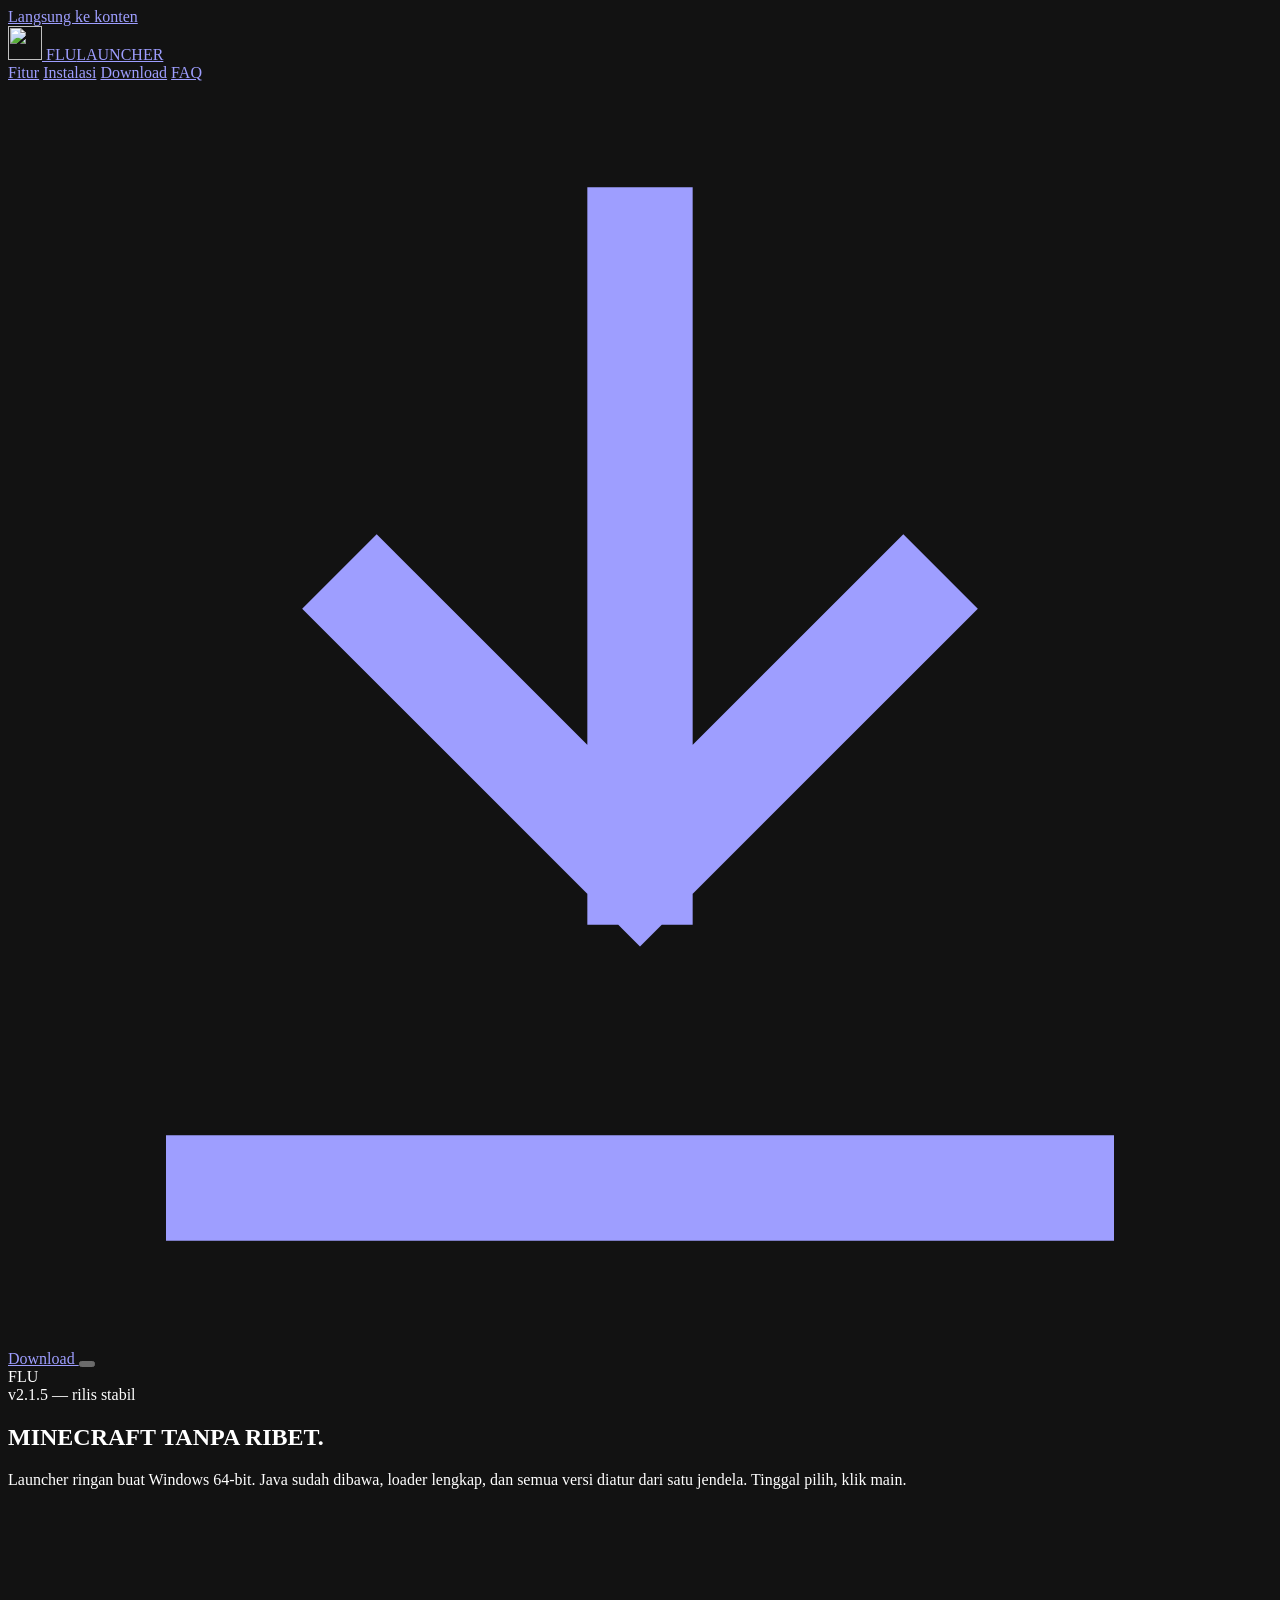
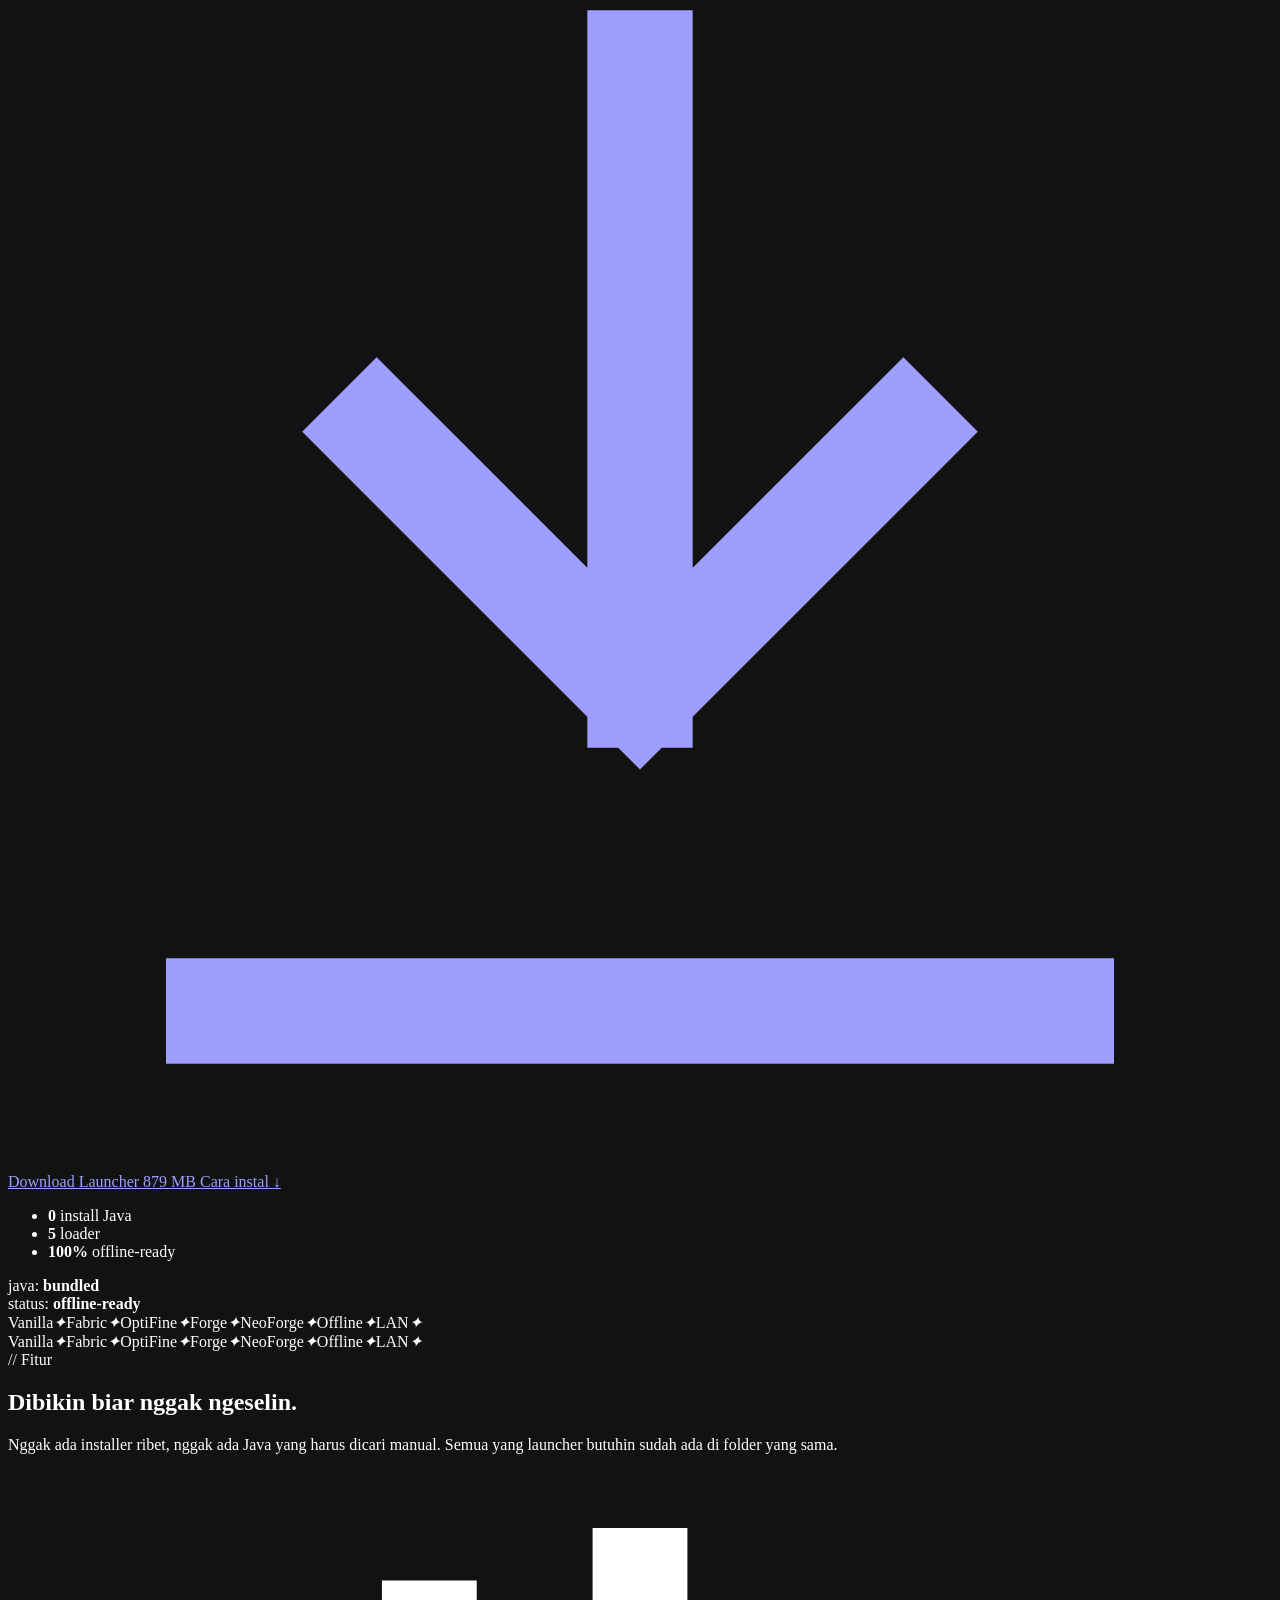
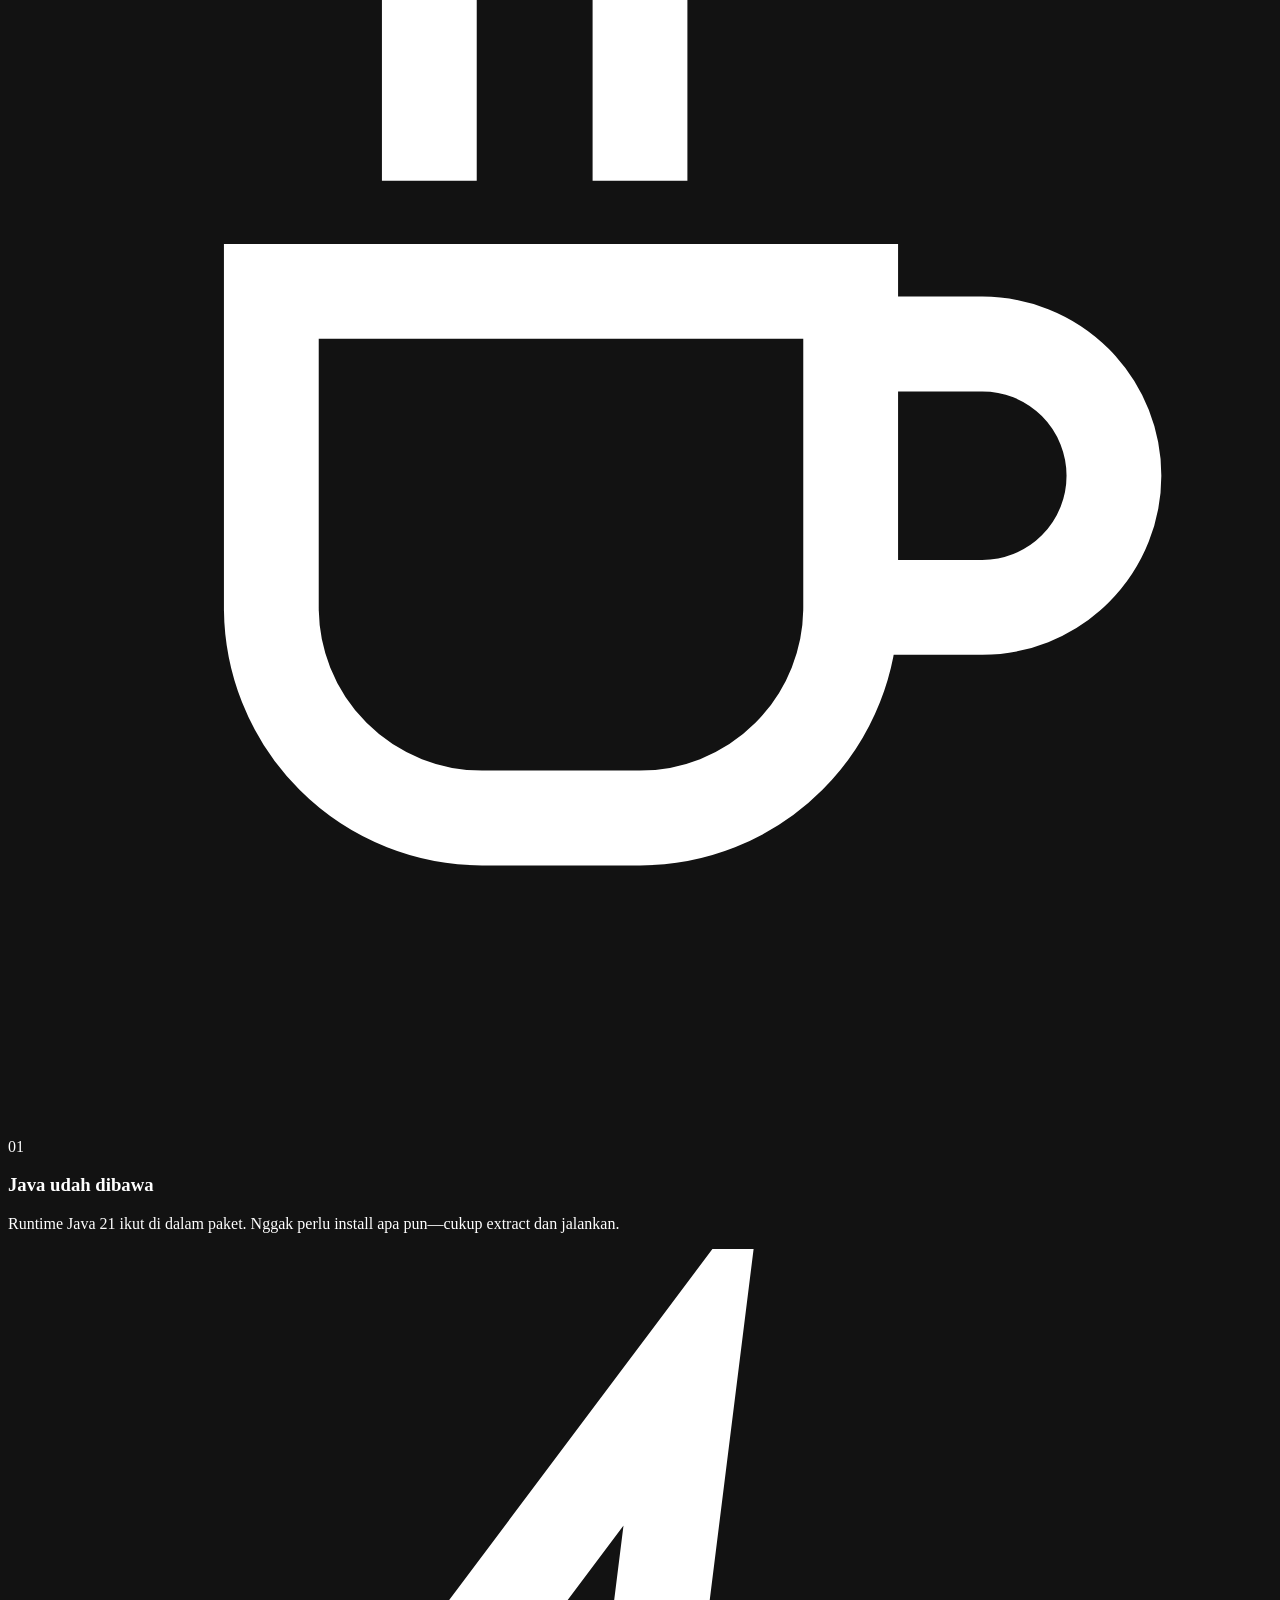
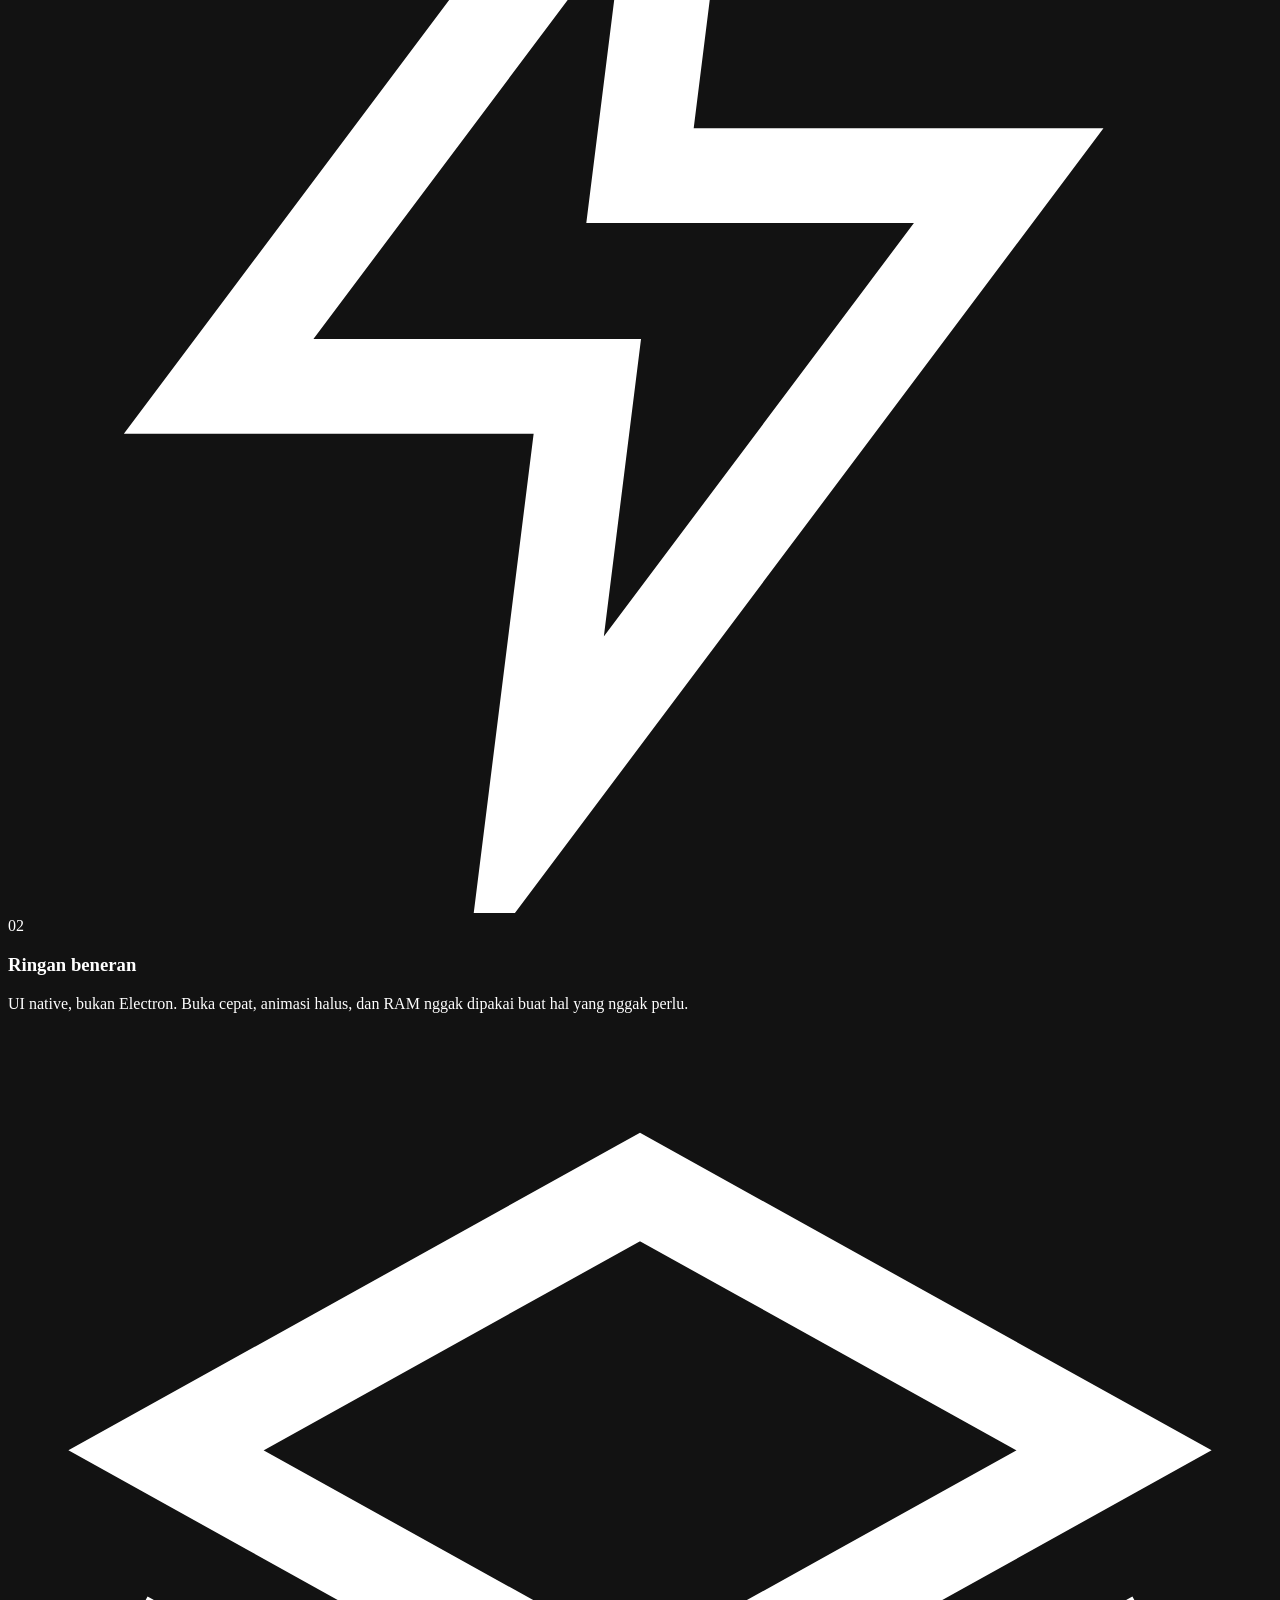
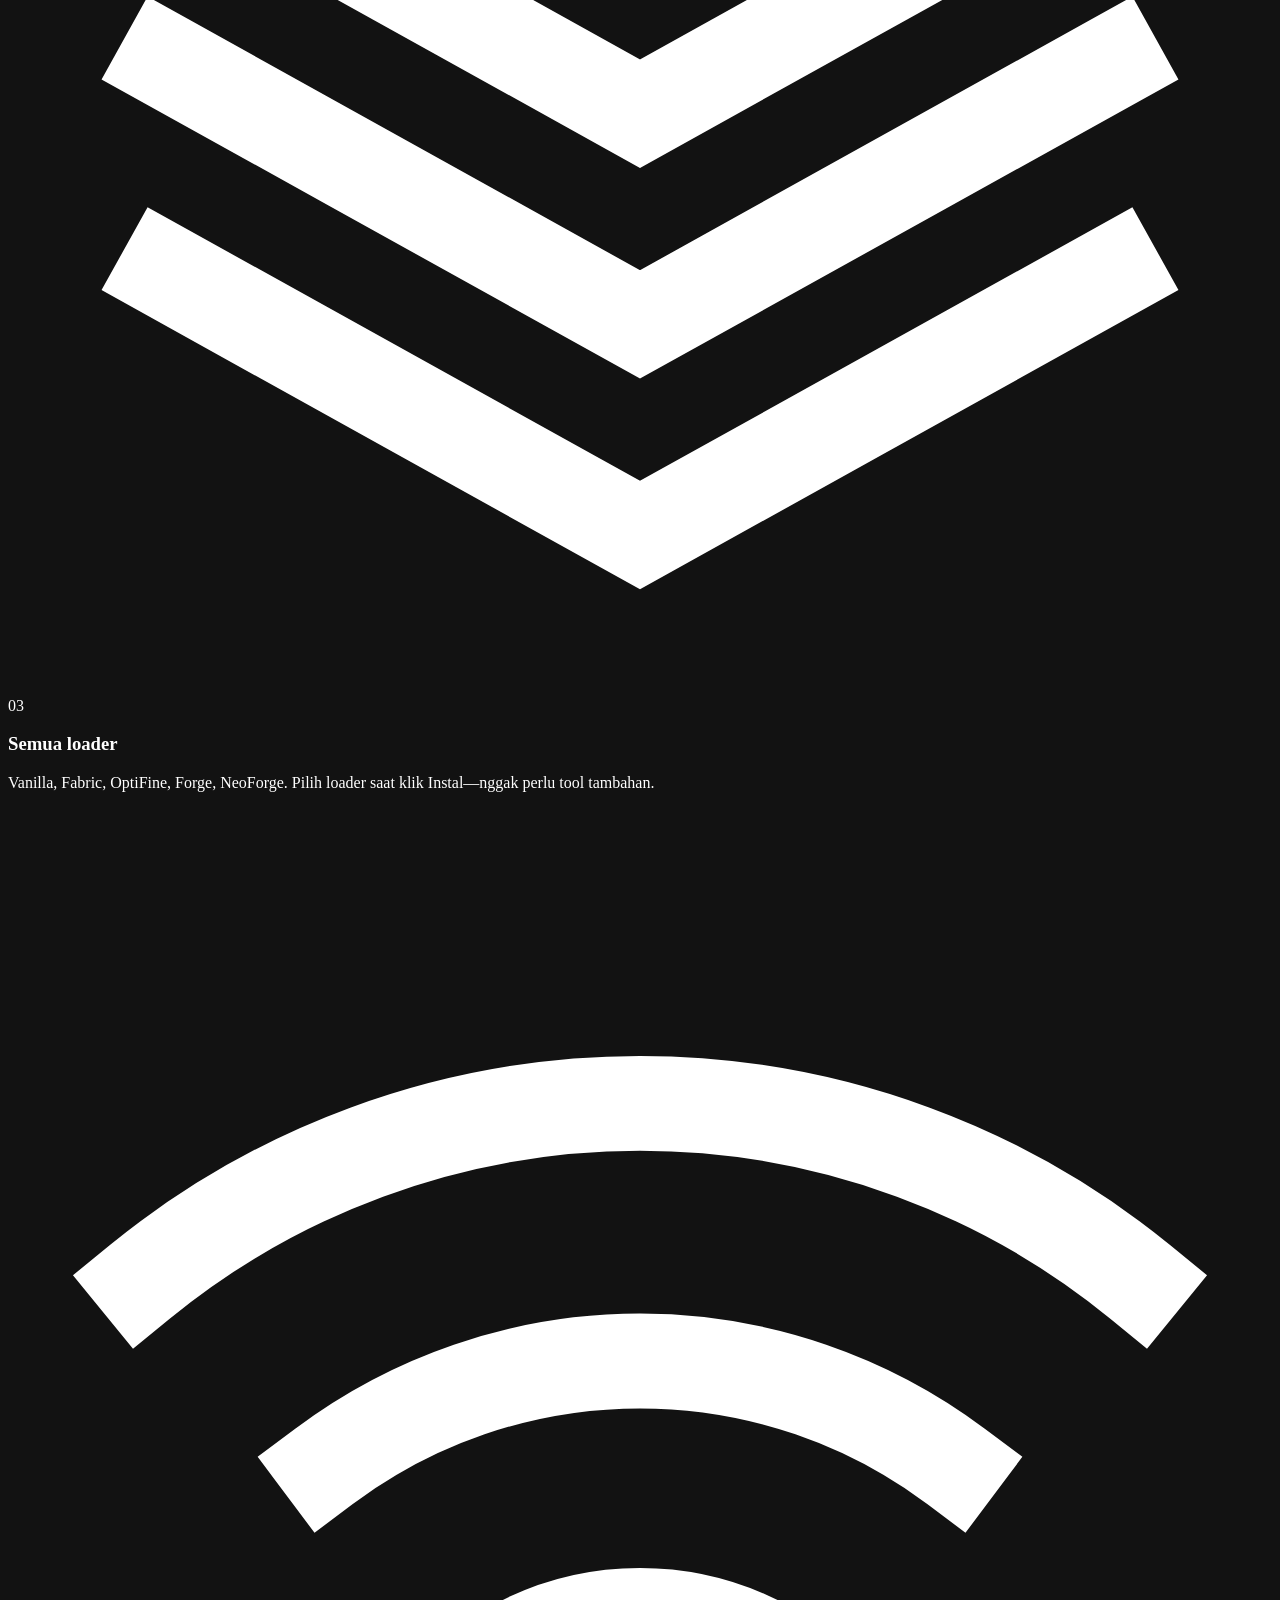
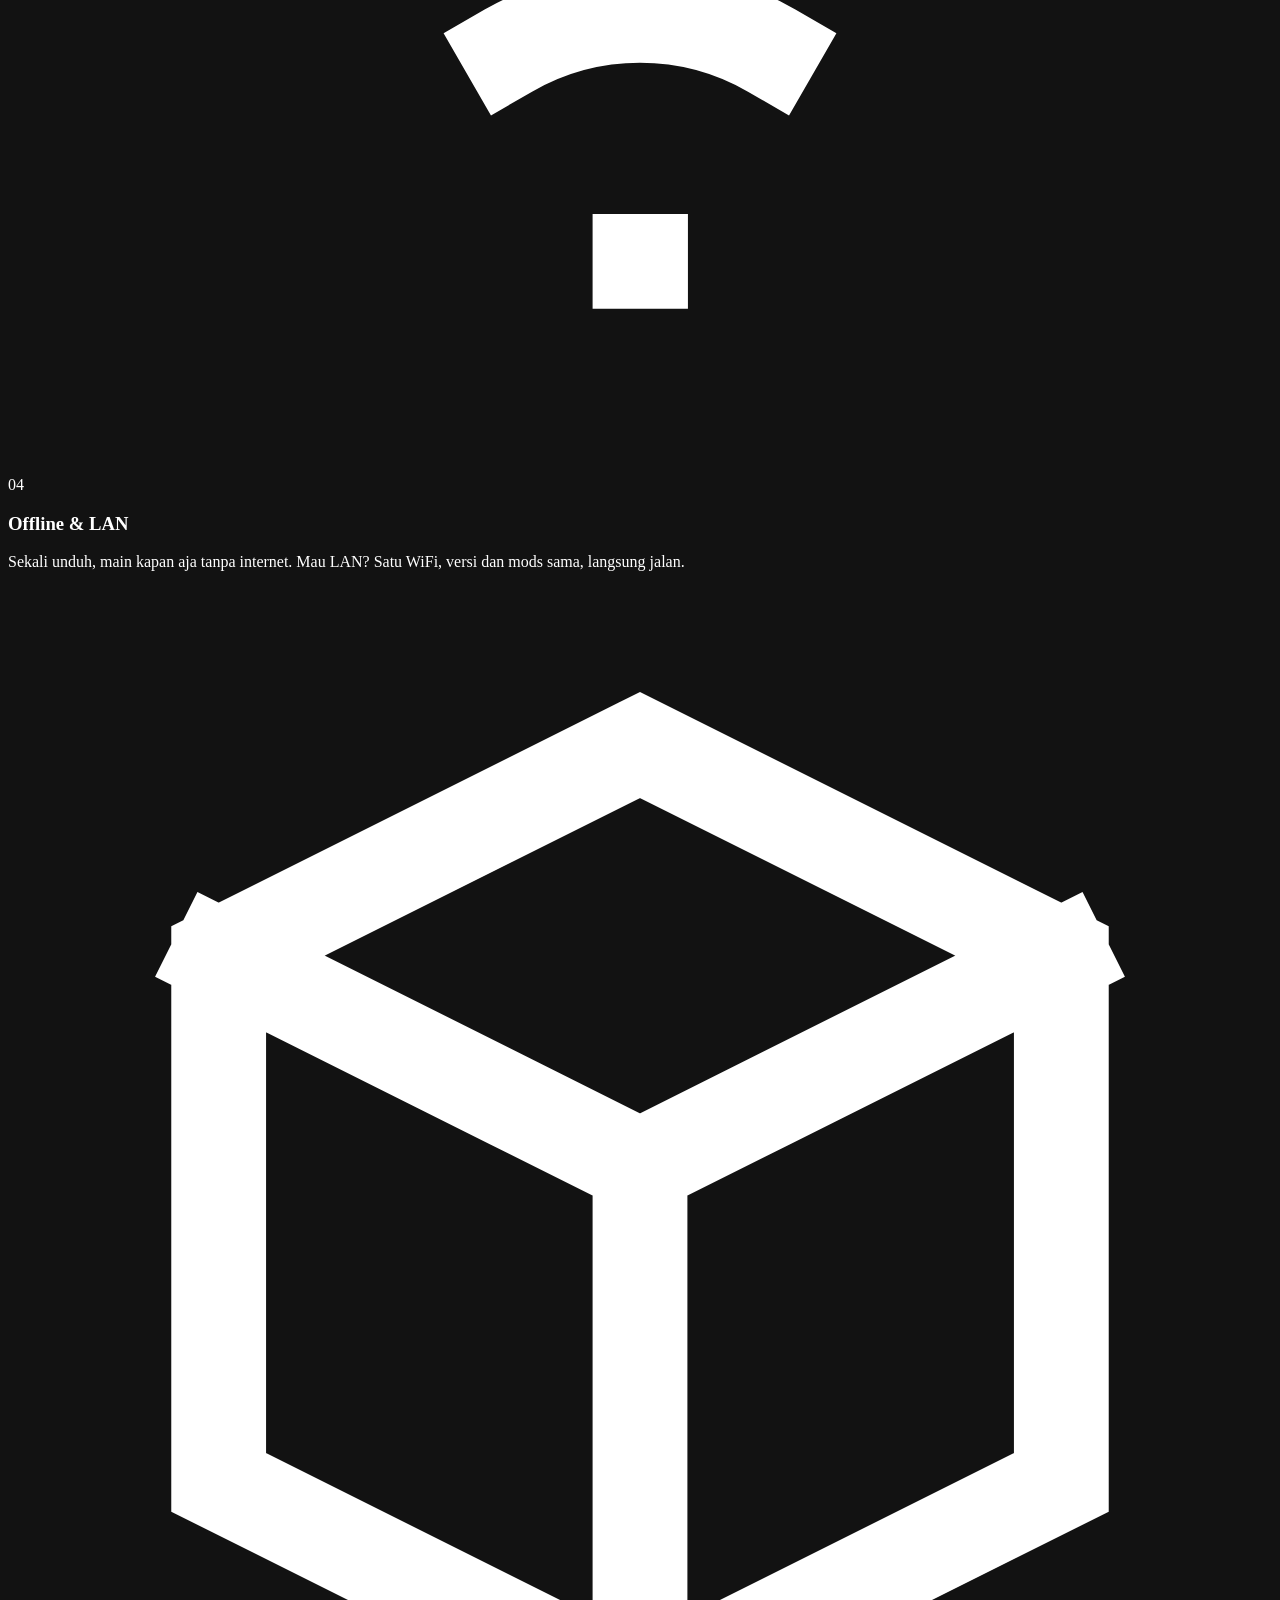
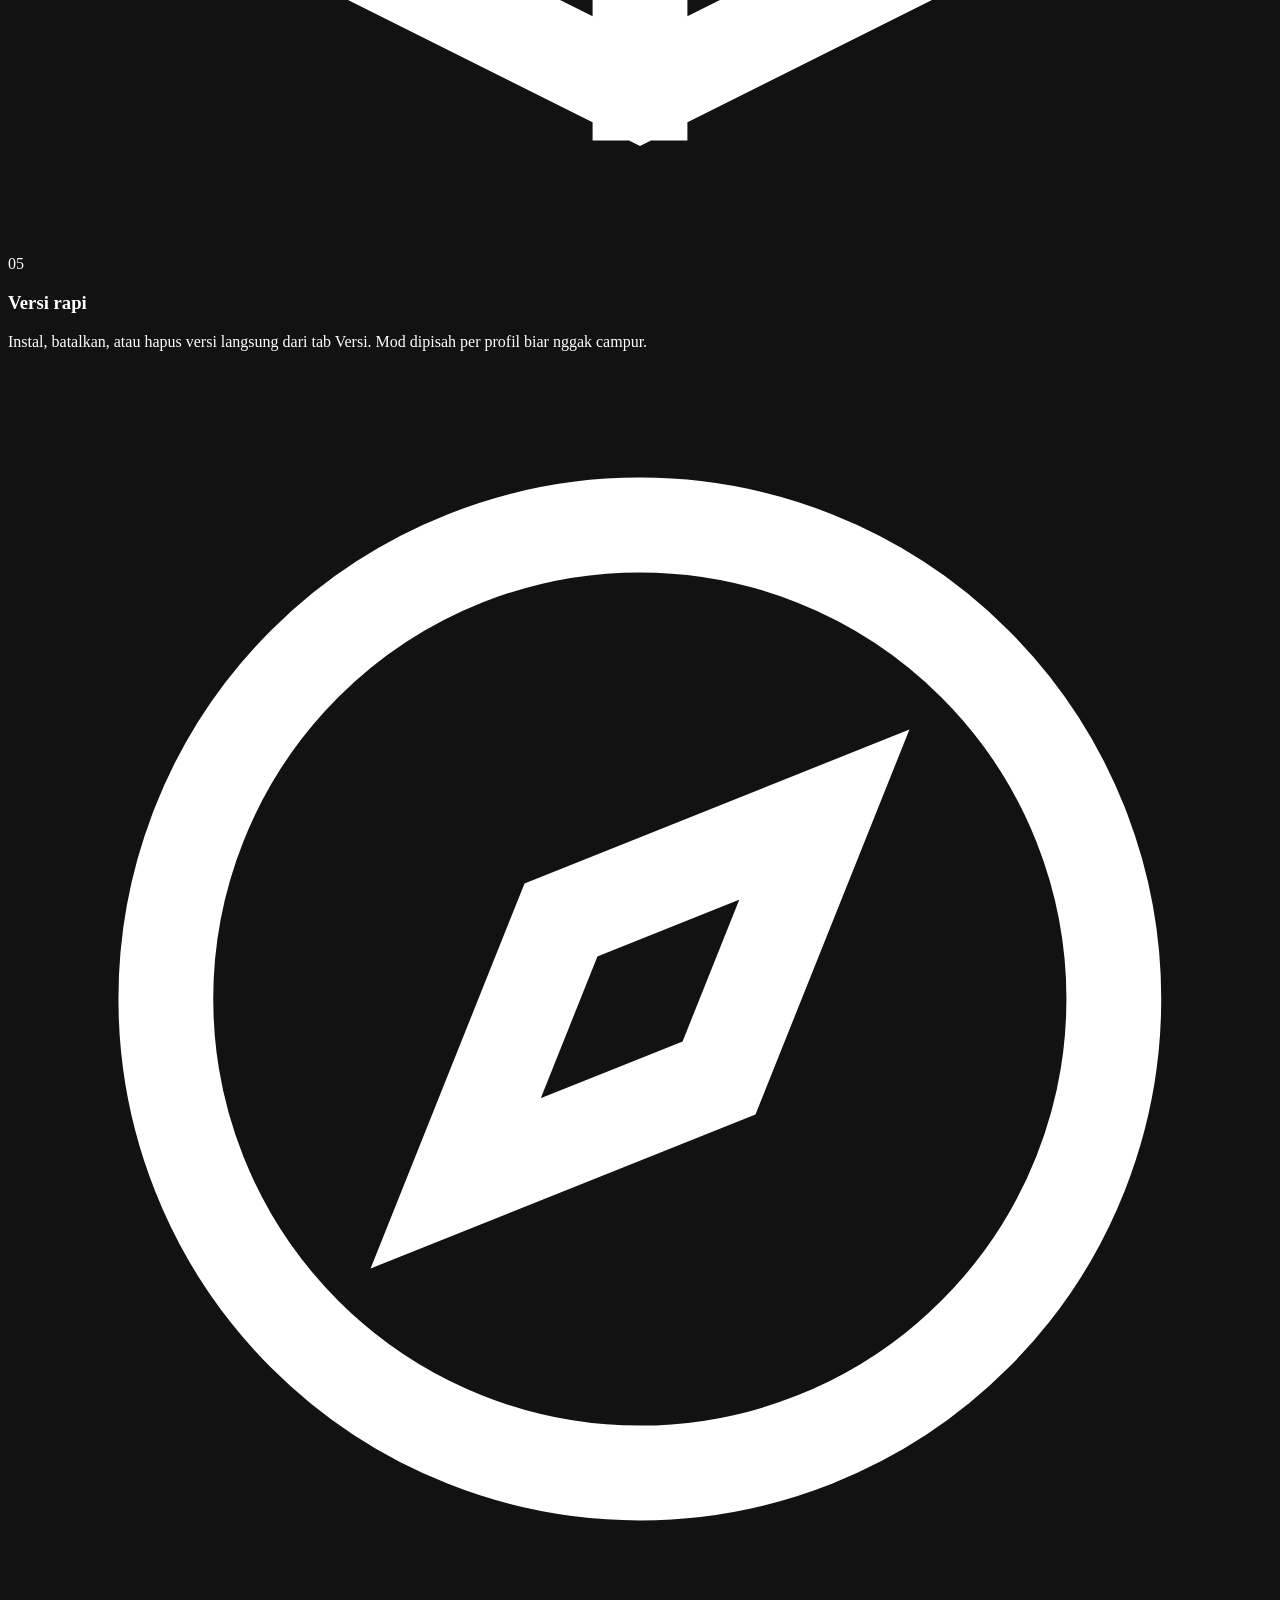
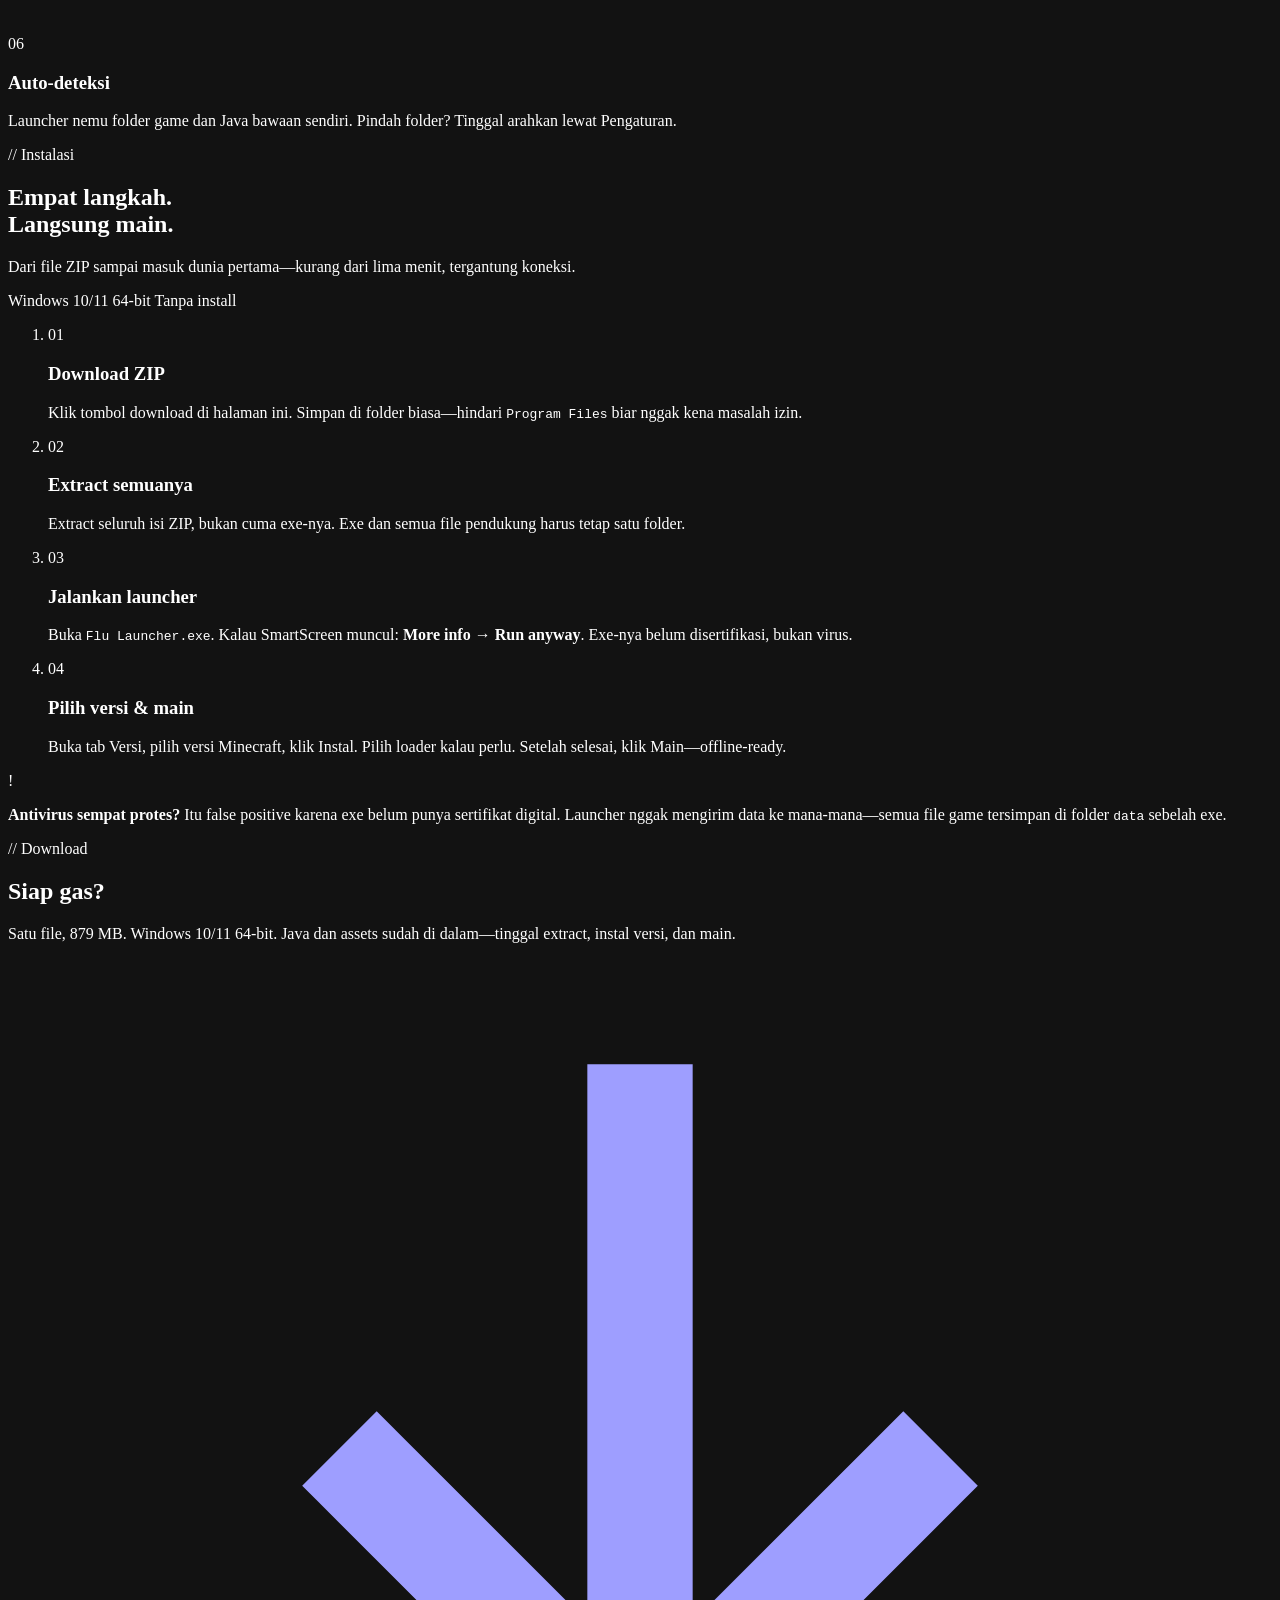
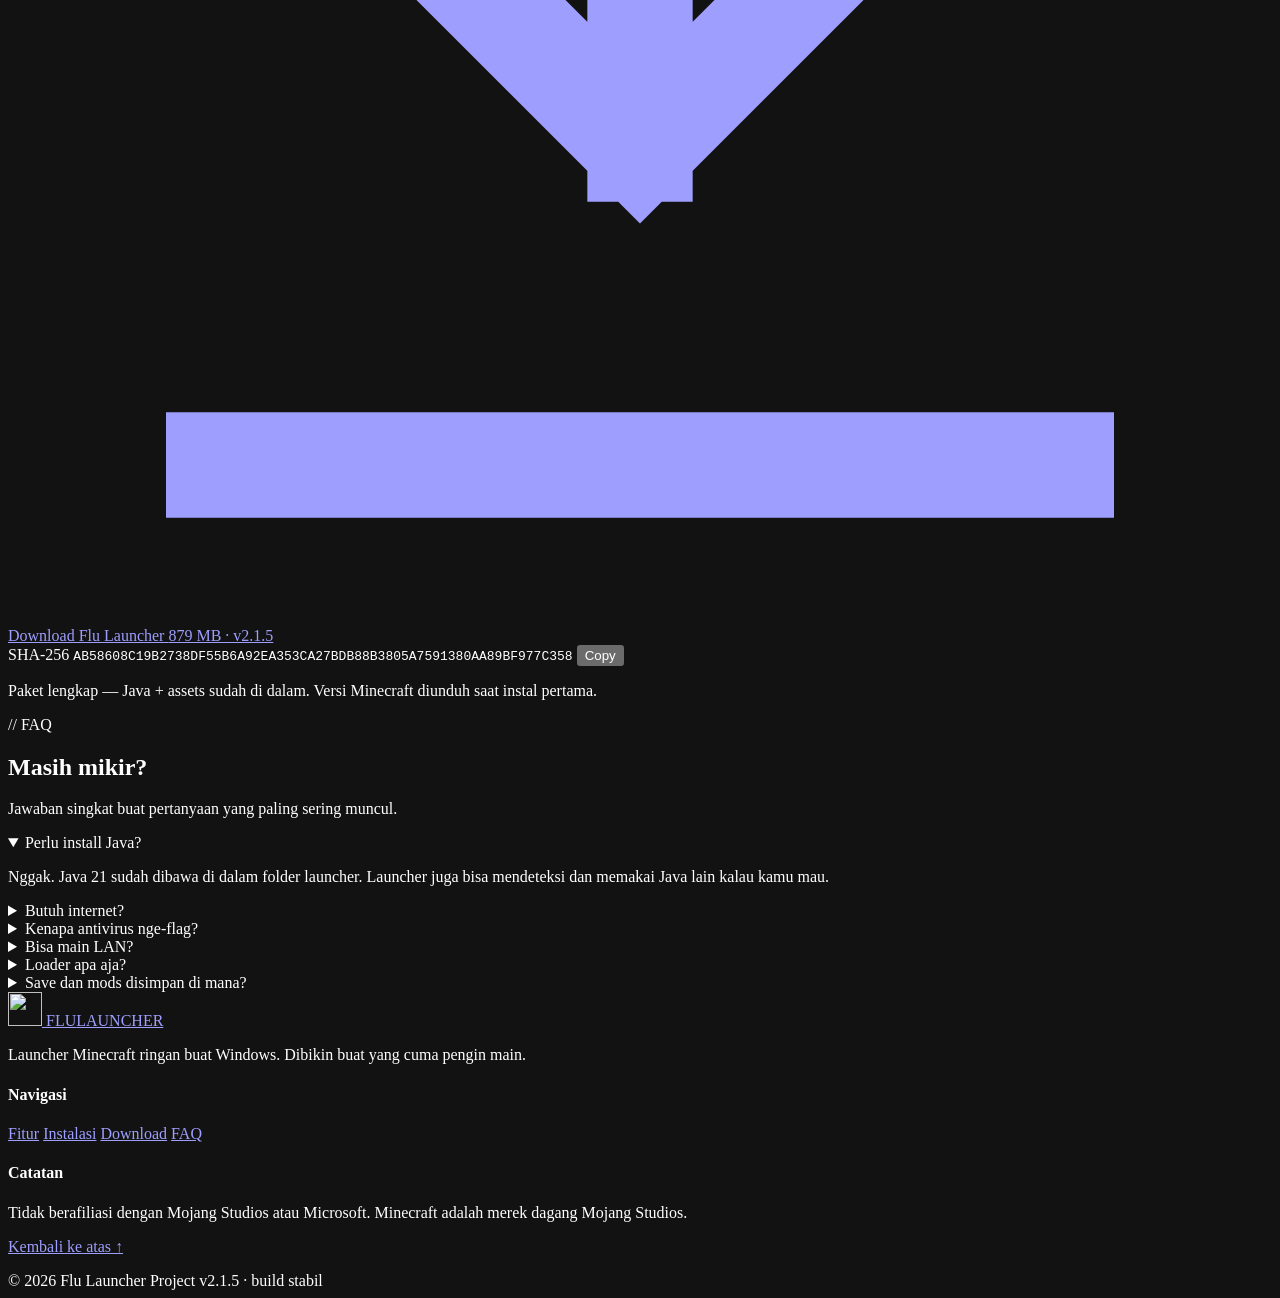
==== index.html @ a7b1d07a "Add files via upload" ====
<!DOCTYPE html>
<html lang="id">
<head>
  <meta charset="UTF-8">
  <meta name="viewport" content="width=device-width, initial-scale=1.0">
  <meta name="color-scheme" content="dark">
  <meta name="theme-color" content="#050806">
  <title>Flu Launcher — Minecraft Tanpa Ribet</title>
  <meta name="description" content="Launcher Minecraft ringan untuk Windows 64-bit. Java sudah dibawa, loader lengkap (Fabric, OptiFine, Forge, NeoForge), bisa offline. Download gratis.">
  <meta property="og:title" content="Flu Launcher — Minecraft Tanpa Ribet">
  <meta property="og:description" content="Launcher Minecraft ringan. Java sudah dibawa, loader lengkap, offline-ready. Download paket lengkap 879 MB.">
  <meta property="og:type" content="website">
  <link rel="icon" href="assets/img/favicon.svg" type="image/svg+xml">
  <link rel="stylesheet" href="assets/css/style.css">
</head>
<body>
  <a class="skip" href="#main">Langsung ke konten</a>

  <div class="bg" aria-hidden="true">
    <div class="bg-glow bg-glow--1"></div>
    <div class="bg-glow bg-glow--2"></div>
    <div class="bg-grid"></div>
    <div class="bg-noise"></div>
  </div>

  <header class="nav" id="nav">
    <div class="container nav__inner">
      <a class="brand" href="#top" aria-label="Flu Launcher — ke atas">
        <img src="assets/img/favicon.svg" width="34" height="34" alt="">
        <span class="brand__txt">FLU<span>LAUNCHER</span></span>
      </a>

      <nav class="nav__links" id="navLinks" aria-label="Navigasi utama">
        <a href="#fitur">Fitur</a>
        <a href="#instalasi">Instalasi</a>
        <a href="#download">Download</a>
        <a href="#faq">FAQ</a>
      </nav>

      <div class="nav__actions">
        <a class="btn btn--sm btn--primary nav__cta" href="https://drive.google.com/file/d/1_O7T0TQoGxig6dKVgDkUdUf92RTwyZ5M/view?usp=sharing" target="_blank" rel="noopener" data-download>
          <svg class="icon" viewBox="0 0 24 24" fill="none" stroke="currentColor" stroke-width="2" stroke-linecap="square" aria-hidden="true"><path d="M12 3v12m0 0 5-5m-5 5-5-5M4 21h16"/></svg>
          Download
        </a>
        <button class="burger" id="burger" type="button" aria-label="Buka menu" aria-expanded="false" aria-controls="navLinks">
          <span></span><span></span><span></span>
        </button>
      </div>
    </div>
  </header>

  <main id="main">
    <!-- ============================= HERO ============================= -->
    <section class="hero" id="top">
      <div class="hero__ghost" aria-hidden="true">FLU</div>
      <div class="container hero__grid">
        <div class="hero__copy">
          <div class="tag reveal" data-delay="0">
            <span class="tag__dot"></span> v2.1.5 — rilis stabil
          </div>

          <h1 class="hero__title">
            <span class="line line--grad reveal" data-delay="60">MINECRAFT</span>
            <span class="line line--outline reveal" data-delay="120">TANPA RIBET.</span>
          </h1>

          <p class="hero__sub reveal" data-delay="180">
            Launcher ringan buat Windows 64-bit. Java sudah dibawa, loader lengkap,
            dan semua versi diatur dari satu jendela. Tinggal pilih, klik main.
          </p>

          <div class="hero__cta reveal" data-delay="240">
            <a class="btn btn--primary" href="https://drive.google.com/file/d/1_O7T0TQoGxig6dKVgDkUdUf92RTwyZ5M/view?usp=sharing" target="_blank" rel="noopener" data-download>
              <svg class="icon" viewBox="0 0 24 24" fill="none" stroke="currentColor" stroke-width="2" stroke-linecap="square" aria-hidden="true"><path d="M12 3v12m0 0 5-5m-5 5-5-5M4 21h16"/></svg>
              Download Launcher
              <span class="btn__size">879 MB</span>
            </a>
            <a class="btn btn--ghost" href="#instalasi">Cara instal <span class="btn__arrow">↓</span></a>
          </div>

          <ul class="hero__meta reveal" data-delay="300">
            <li><b>0</b> install Java</li>
            <li><b>5</b> loader</li>
            <li><b>100%</b> offline-ready</li>
          </ul>
        </div>

        <div class="hero__art reveal" data-delay="160" aria-hidden="true">
          <div class="art-glow"></div>
          <div class="ring ring--1"></div>
          <div class="ring ring--2"></div>

          <div class="cube-stage" id="cubeStage">
            <div class="cube cube--hero" id="heroCube">
              <div class="face face--top"></div>
              <div class="face face--front"></div>
              <div class="face face--right"></div>
            </div>
          </div>

          <div class="mini mini--stone">
            <div class="cube cube--mini cube--stone">
              <div class="face face--top"></div>
              <div class="face face--front"></div>
              <div class="face face--right"></div>
            </div>
          </div>

          <div class="mini mini--diamond">
            <div class="cube cube--mini cube--diamond">
              <div class="face face--top"></div>
              <div class="face face--front"></div>
              <div class="face face--right"></div>
            </div>
          </div>

          <div class="art-tag art-tag--1">java: <b>bundled</b></div>
          <div class="art-tag art-tag--2">status: <b>offline-ready</b></div>
        </div>
      </div>

      <div class="marquee" aria-hidden="true">
        <div class="marquee__track">
          <div class="marquee__group">
            <span>Vanilla</span><i>✦</i><span>Fabric</span><i>✦</i><span>OptiFine</span><i>✦</i><span>Forge</span><i>✦</i><span>NeoForge</span><i>✦</i><span>Offline</span><i>✦</i><span>LAN</span><i>✦</i>
          </div>
          <div class="marquee__group">
            <span>Vanilla</span><i>✦</i><span>Fabric</span><i>✦</i><span>OptiFine</span><i>✦</i><span>Forge</span><i>✦</i><span>NeoForge</span><i>✦</i><span>Offline</span><i>✦</i><span>LAN</span><i>✦</i>
          </div>
        </div>
      </div>
    </section>

    <!-- ============================= FITUR ============================= -->
    <section class="section" id="fitur">
      <div class="container">
        <header class="sec-head reveal">
          <span class="sec-kicker">// Fitur</span>
          <h2>Dibikin biar <span class="accent">nggak ngeselin.</span></h2>
          <p>Nggak ada installer ribet, nggak ada Java yang harus dicari manual. Semua yang launcher butuhin sudah ada di folder yang sama.</p>
        </header>

        <div class="features">
          <article class="card reveal" data-delay="0">
            <div class="card__top">
              <span class="card__icon">
                <svg class="icon" viewBox="0 0 24 24" fill="none" stroke="currentColor" stroke-width="1.8" stroke-linecap="square" aria-hidden="true"><path d="M5 8h11v6a4 4 0 0 1-4 4H9a4 4 0 0 1-4-4V8Zm11 1h2.5a2.5 2.5 0 0 1 0 5H16M8 3v2M12 2v3"/></svg>
              </span>
              <span class="card__num">01</span>
            </div>
            <h3>Java udah dibawa</h3>
            <p>Runtime Java 21 ikut di dalam paket. Nggak perlu install apa pun—cukup extract dan jalankan.</p>
          </article>

          <article class="card reveal" data-delay="70">
            <div class="card__top">
              <span class="card__icon">
                <svg class="icon" viewBox="0 0 24 24" fill="none" stroke="currentColor" stroke-width="1.8" stroke-linecap="square" aria-hidden="true"><path d="M13 2 4 14h7l-1 8 9-12h-7l1-8Z"/></svg>
              </span>
              <span class="card__num">02</span>
            </div>
            <h3>Ringan beneran</h3>
            <p>UI native, bukan Electron. Buka cepat, animasi halus, dan RAM nggak dipakai buat hal yang nggak perlu.</p>
          </article>

          <article class="card reveal" data-delay="140">
            <div class="card__top">
              <span class="card__icon">
                <svg class="icon" viewBox="0 0 24 24" fill="none" stroke="currentColor" stroke-width="1.8" stroke-linecap="square" aria-hidden="true"><path d="M12 3 3 8l9 5 9-5-9-5ZM3 12l9 5 9-5M3 16l9 5 9-5"/></svg>
              </span>
              <span class="card__num">03</span>
            </div>
            <h3>Semua loader</h3>
            <p>Vanilla, Fabric, OptiFine, Forge, NeoForge. Pilih loader saat klik Instal—nggak perlu tool tambahan.</p>
          </article>

          <article class="card reveal" data-delay="0">
            <div class="card__top">
              <span class="card__icon">
                <svg class="icon" viewBox="0 0 24 24" fill="none" stroke="currentColor" stroke-width="1.8" stroke-linecap="square" aria-hidden="true"><path d="M2.5 9a15 15 0 0 1 19 0M6 12.5a10 10 0 0 1 12 0M9.5 16a5 5 0 0 1 5 0M12 20h.01"/></svg>
              </span>
              <span class="card__num">04</span>
            </div>
            <h3>Offline &amp; LAN</h3>
            <p>Sekali unduh, main kapan aja tanpa internet. Mau LAN? Satu WiFi, versi dan mods sama, langsung jalan.</p>
          </article>

          <article class="card reveal" data-delay="70">
            <div class="card__top">
              <span class="card__icon">
                <svg class="icon" viewBox="0 0 24 24" fill="none" stroke="currentColor" stroke-width="1.8" stroke-linecap="square" aria-hidden="true"><path d="M12 3 4 7v10l8 4 8-4V7l-8-4ZM4 7l8 4 8-4M12 11v10"/></svg>
              </span>
              <span class="card__num">05</span>
            </div>
            <h3>Versi rapi</h3>
            <p>Instal, batalkan, atau hapus versi langsung dari tab Versi. Mod dipisah per profil biar nggak campur.</p>
          </article>

          <article class="card reveal" data-delay="140">
            <div class="card__top">
              <span class="card__icon">
                <svg class="icon" viewBox="0 0 24 24" fill="none" stroke="currentColor" stroke-width="1.8" stroke-linecap="square" aria-hidden="true"><path d="M12 3a9 9 0 1 0 0 18 9 9 0 0 0 0-18Zm3.5 5.5-2 5-5 2 2-5 5-2Z"/></svg>
              </span>
              <span class="card__num">06</span>
            </div>
            <h3>Auto-deteksi</h3>
            <p>Launcher nemu folder game dan Java bawaan sendiri. Pindah folder? Tinggal arahkan lewat Pengaturan.</p>
          </article>
        </div>
      </div>
    </section>

    <!-- ============================= INSTALASI ============================= -->
    <section class="section section--install" id="instalasi">
      <div class="container install">
        <header class="install__head reveal">
          <span class="sec-kicker">// Instalasi</span>
          <h2>Empat langkah.<br><span class="accent">Langsung main.</span></h2>
          <p>Dari file ZIP sampai masuk dunia pertama—kurang dari lima menit, tergantung koneksi.</p>
          <div class="chips">
            <span class="chip">Windows 10/11</span>
            <span class="chip">64-bit</span>
            <span class="chip">Tanpa install</span>
          </div>
        </header>

        <div class="install__body">
          <ol class="steps">
            <li class="step reveal" data-delay="0">
              <span class="step__num">01</span>
              <div class="step__body">
                <h3>Download ZIP</h3>
                <p>Klik tombol download di halaman ini. Simpan di folder biasa—hindari <code>Program Files</code> biar nggak kena masalah izin.</p>
              </div>
            </li>
            <li class="step reveal" data-delay="70">
              <span class="step__num">02</span>
              <div class="step__body">
                <h3>Extract semuanya</h3>
                <p>Extract seluruh isi ZIP, bukan cuma exe-nya. Exe dan semua file pendukung harus tetap satu folder.</p>
              </div>
            </li>
            <li class="step reveal" data-delay="140">
              <span class="step__num">03</span>
              <div class="step__body">
                <h3>Jalankan launcher</h3>
                <p>Buka <code>Flu Launcher.exe</code>. Kalau SmartScreen muncul: <b>More info → Run anyway</b>. Exe-nya belum disertifikasi, bukan virus.</p>
              </div>
            </li>
            <li class="step reveal" data-delay="210">
              <span class="step__num">04</span>
              <div class="step__body">
                <h3>Pilih versi &amp; main</h3>
                <p>Buka tab Versi, pilih versi Minecraft, klik Instal. Pilih loader kalau perlu. Setelah selesai, klik Main—offline-ready.</p>
              </div>
            </li>
          </ol>

          <aside class="callout reveal" data-delay="120">
            <span class="callout__icon">!</span>
            <p><b>Antivirus sempat protes?</b> Itu false positive karena exe belum punya sertifikat digital. Launcher nggak mengirim data ke mana-mana—semua file game tersimpan di folder <code>data</code> sebelah exe.</p>
          </aside>
        </div>
      </div>
    </section>

    <!-- ============================= DOWNLOAD ============================= -->
    <section class="section" id="download">
      <div class="container">
        <div class="dl reveal">
          <div class="dl__art" aria-hidden="true">
            <div class="dl__glow"></div>
            <div class="cube cube--dl">
              <div class="face face--top"></div>
              <div class="face face--front"></div>
              <div class="face face--right"></div>
            </div>
            <div class="dl__spark dl__spark--1"></div>
            <div class="dl__spark dl__spark--2"></div>
            <div class="dl__spark dl__spark--3"></div>
          </div>

          <div class="dl__body">
            <span class="sec-kicker">// Download</span>
            <h2>Siap <span class="accent">gas?</span></h2>
            <p>Satu file, 879 MB. Windows 10/11 64-bit. Java dan assets sudah di dalam—tinggal extract, instal versi, dan main.</p>

            <a class="btn btn--primary btn--lg" href="https://drive.google.com/file/d/1_O7T0TQoGxig6dKVgDkUdUf92RTwyZ5M/view?usp=sharing" target="_blank" rel="noopener" data-download>
              <svg class="icon" viewBox="0 0 24 24" fill="none" stroke="currentColor" stroke-width="2" stroke-linecap="square" aria-hidden="true"><path d="M12 3v12m0 0 5-5m-5 5-5-5M4 21h16"/></svg>
              Download Flu Launcher
              <span class="btn__size">879 MB · v2.1.5</span>
            </a>

            <div class="hash">
              <span class="hash__label">SHA-256</span>
              <code id="sha">AB58608C19B2738DF55B6A92EA353CA27BDB88B3805A7591380AA89BF977C358</code>
              <button class="hash__copy" id="copyHash" type="button">Copy</button>
            </div>

            <p class="dl__fine">Paket lengkap — Java + assets sudah di dalam. Versi Minecraft diunduh saat instal pertama.</p>
          </div>
        </div>
      </div>
    </section>

    <!-- ============================= FAQ ============================= -->
    <section class="section" id="faq">
      <div class="container faq-wrap">
        <header class="faq__head reveal">
          <span class="sec-kicker">// FAQ</span>
          <h2>Masih <span class="accent">mikir?</span></h2>
          <p>Jawaban singkat buat pertanyaan yang paling sering muncul.</p>
        </header>

        <div class="faq reveal" data-delay="80">
          <details class="faq__item" open>
            <summary><span>Perlu install Java?</span><span class="faq__mark" aria-hidden="true"></span></summary>
            <div class="faq__a"><p>Nggak. Java 21 sudah dibawa di dalam folder launcher. Launcher juga bisa mendeteksi dan memakai Java lain kalau kamu mau.</p></div>
          </details>

          <details class="faq__item">
            <summary><span>Butuh internet?</span><span class="faq__mark" aria-hidden="true"></span></summary>
            <div class="faq__a"><p>Cuma saat instal versi atau loader pertama. Setelah file game tersimpan, kamu bisa main offline.</p></div>
          </details>

          <details class="faq__item">
            <summary><span>Kenapa antivirus nge-flag?</span><span class="faq__mark" aria-hidden="true"></span></summary>
            <div class="faq__a"><p>Exe belum punya sertifikat digital berbayar, jadi beberapa antivirus salah mendeteksi (false positive). File-nya nggak mengirim data ke mana-mana; semua tersimpan di folder <code>data</code>.</p></div>
          </details>

          <details class="faq__item">
            <summary><span>Bisa main LAN?</span><span class="faq__mark" aria-hidden="true"></span></summary>
            <div class="faq__a"><p>Bisa. Pastikan satu WiFi, versi Minecraft sama, dan mods sama. Buka dunia → Open to LAN, lalu temanmu join lewat Multiplayer.</p></div>
          </details>

          <details class="faq__item">
            <summary><span>Loader apa aja?</span><span class="faq__mark" aria-hidden="true"></span></summary>
            <div class="faq__a"><p>Vanilla, Fabric, OptiFine, Forge, dan NeoForge. Semua dipilih dari dialog Instal di tab Versi.</p></div>
          </details>

          <details class="faq__item">
            <summary><span>Save dan mods disimpan di mana?</span><span class="faq__mark" aria-hidden="true"></span></summary>
            <div class="faq__a"><p>Di folder <code>data\game</code> sebelah exe. Saves ada di <code>saves</code>, mods dipisah per profil di <code>mods_store</code>.</p></div>
          </details>
        </div>
      </div>
    </section>
  </main>

  <!-- ============================= FOOTER ============================= -->
  <footer class="footer">
    <div class="container">
      <div class="footer__inner">
        <div class="footer__brand">
          <a class="brand" href="#top" aria-label="Flu Launcher — ke atas">
            <img src="assets/img/favicon.svg" width="34" height="34" alt="">
            <span class="brand__txt">FLU<span>LAUNCHER</span></span>
          </a>
          <p class="footer__tag">Launcher Minecraft ringan buat Windows. Dibikin buat yang cuma pengin main.</p>
        </div>

        <nav class="footer__links" aria-label="Navigasi footer">
          <h4>Navigasi</h4>
          <a href="#fitur">Fitur</a>
          <a href="#instalasi">Instalasi</a>
          <a href="#download">Download</a>
          <a href="#faq">FAQ</a>
        </nav>

        <div class="footer__legal">
          <h4>Catatan</h4>
          <p>Tidak berafiliasi dengan Mojang Studios atau Microsoft. Minecraft adalah merek dagang Mojang Studios.</p>
          <p class="footer__top"><a href="#top">Kembali ke atas ↑</a></p>
        </div>
      </div>

      <div class="footer__bottom">
        <span>© <span id="year">2026</span> Flu Launcher Project</span>
        <span class="footer__ver">v2.1.5 · build stabil</span>
      </div>
    </div>
  </footer>

  <script src="assets/js/main.js"></script>
</body>
</html>
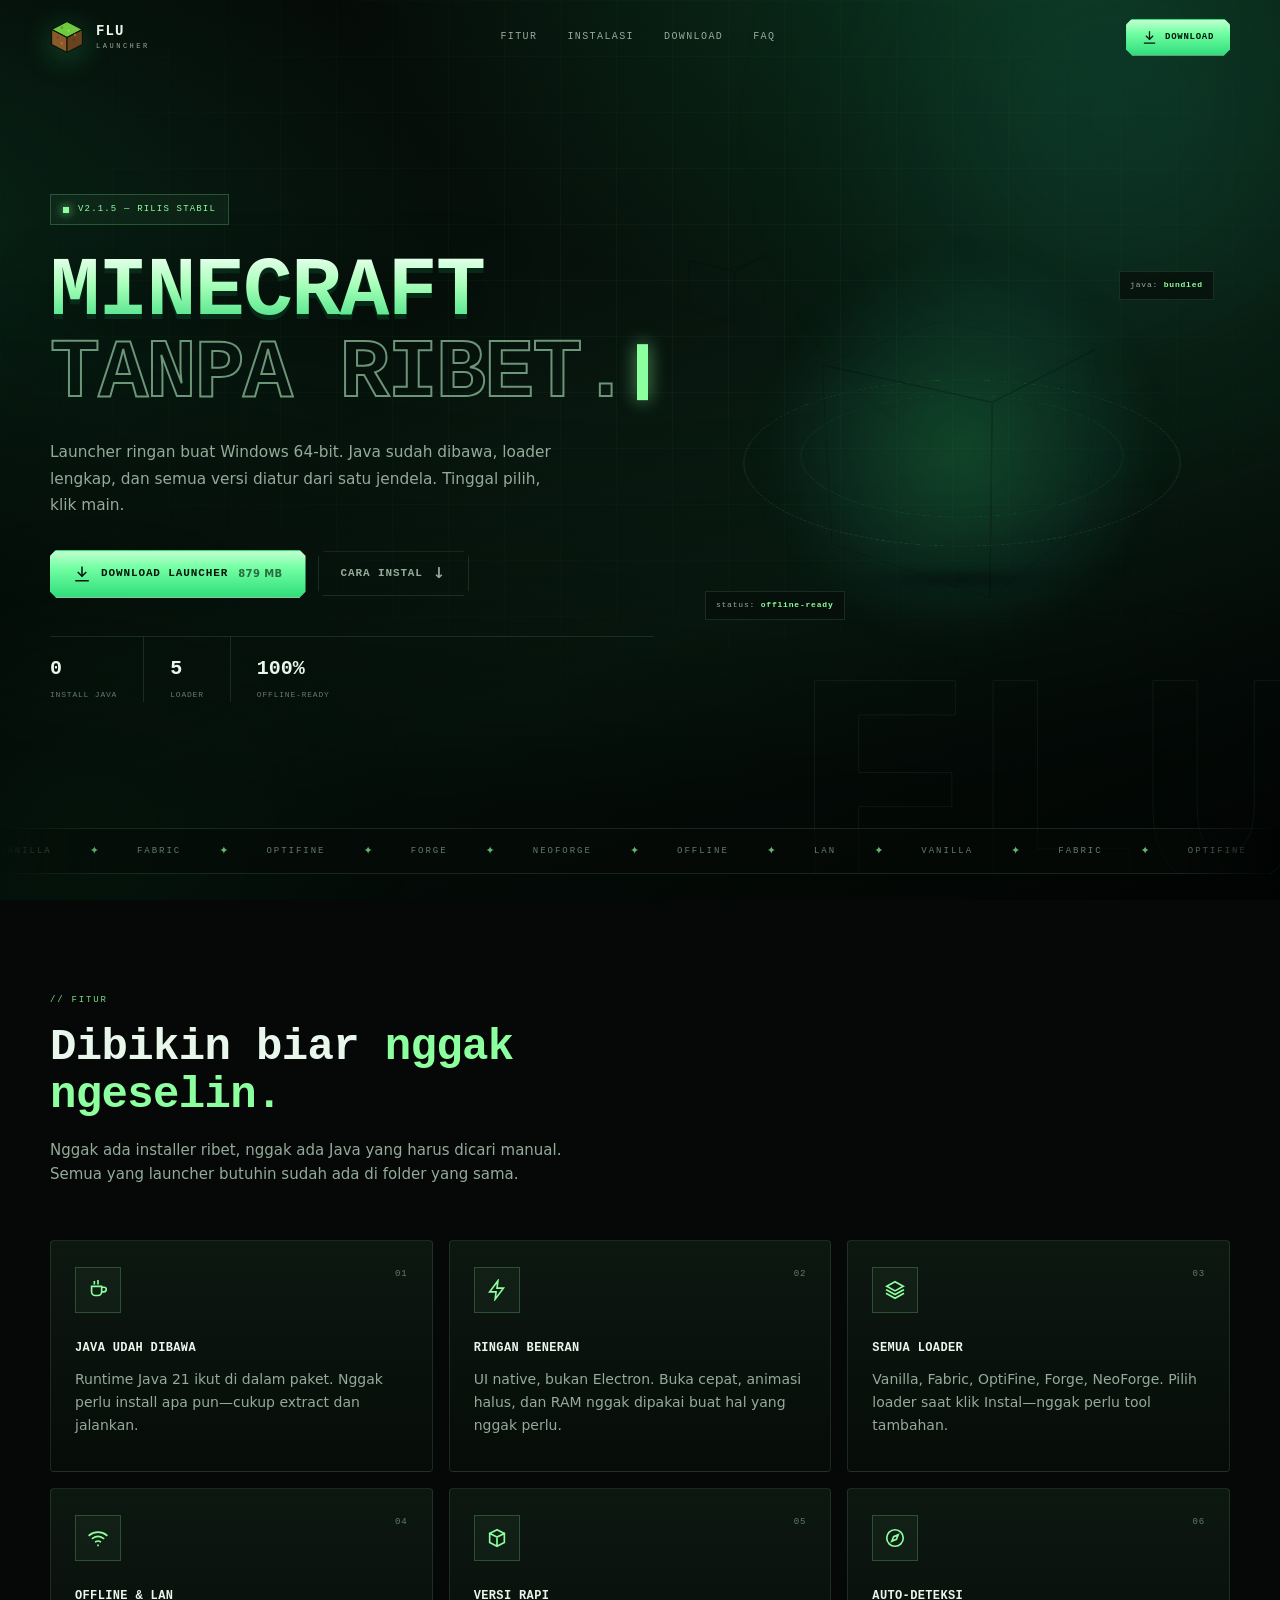
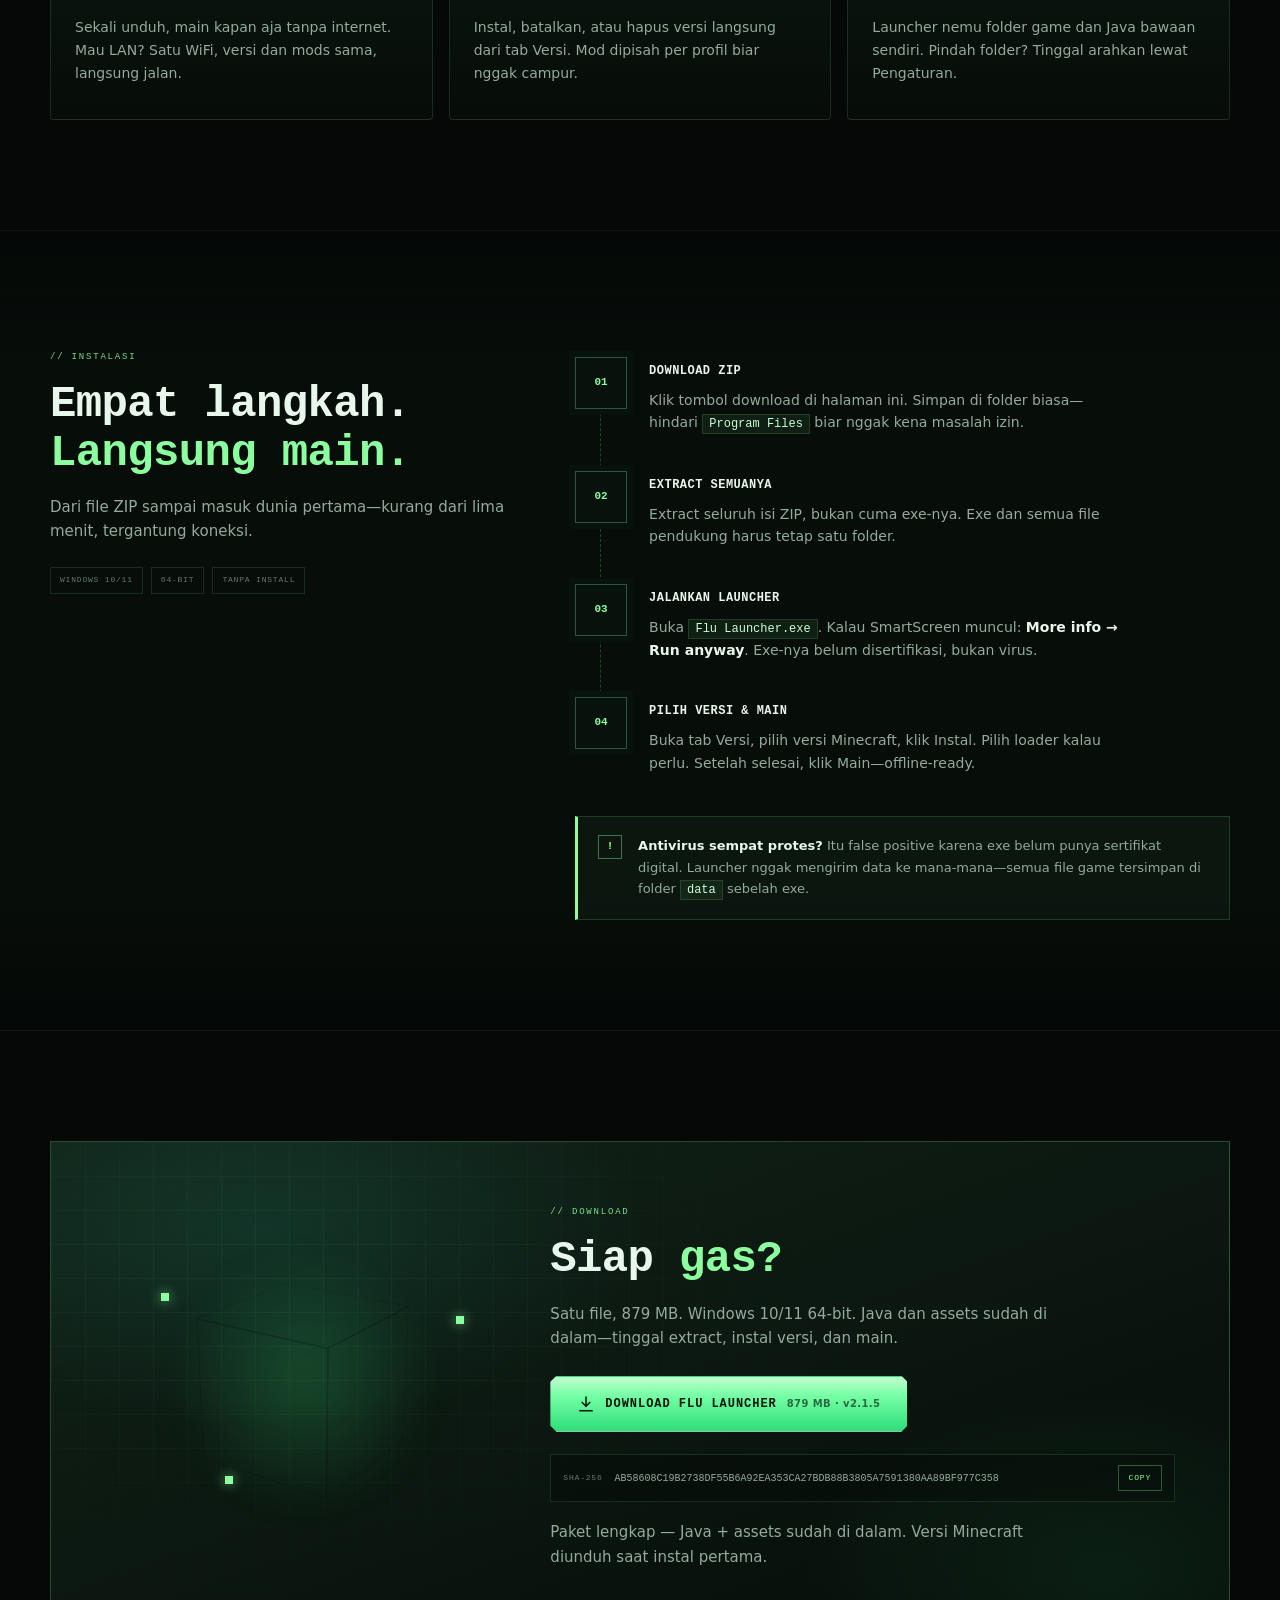
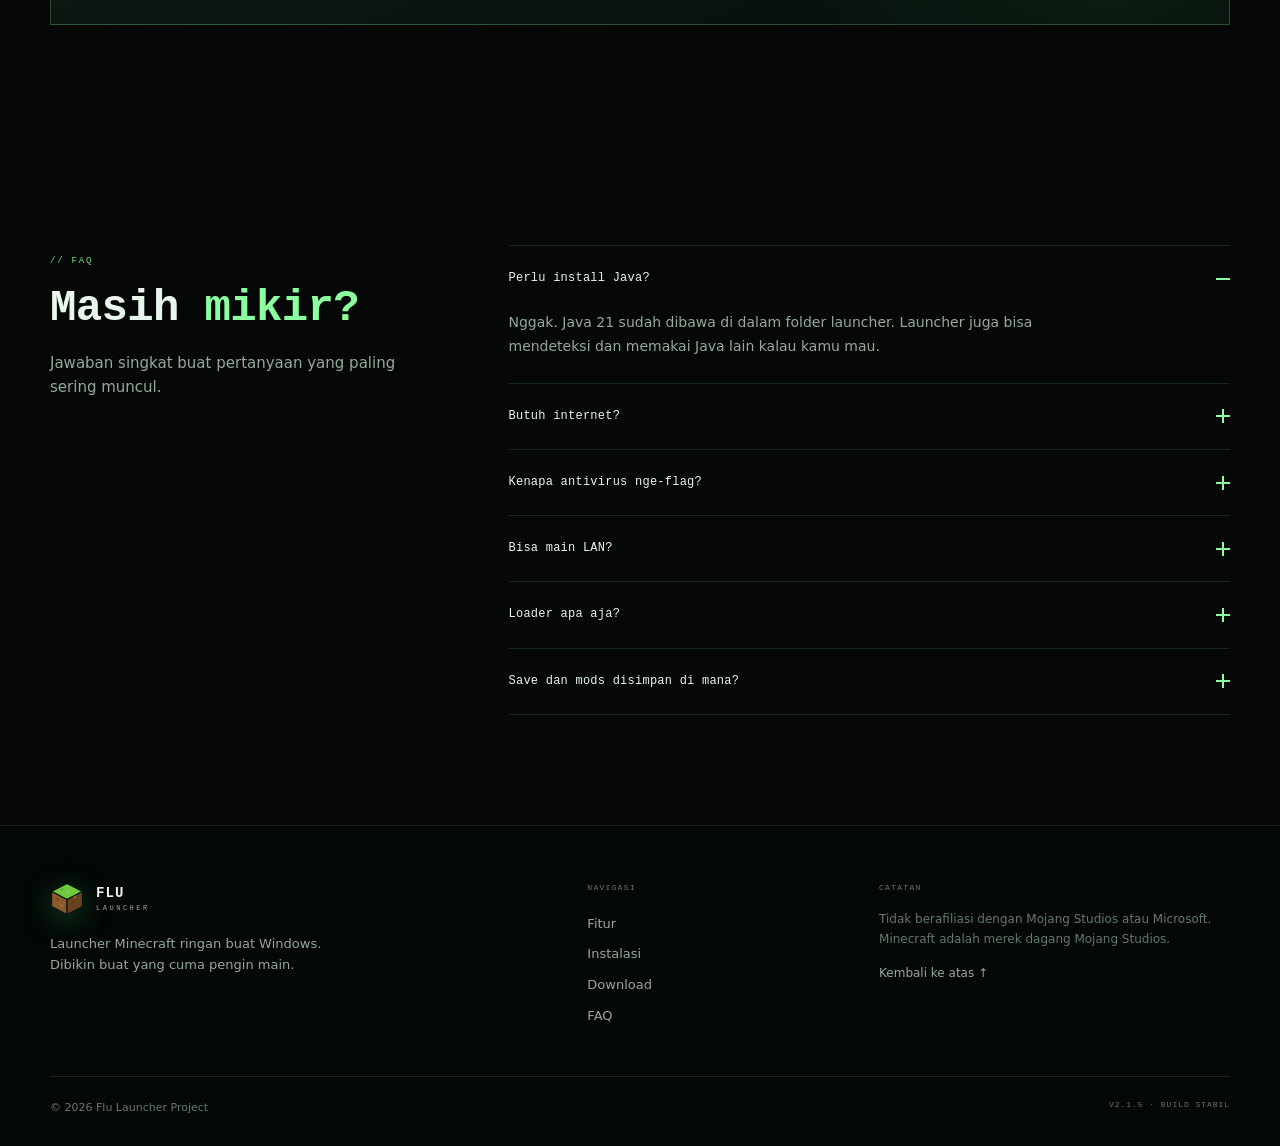
==== commit 24542a2d: "Add files via upload" ====
--- a/index.html
+++ b/index.html
@@ -10,8 +10,8 @@
   <meta property="og:title" content="Flu Launcher — Minecraft Tanpa Ribet">
   <meta property="og:description" content="Launcher Minecraft ringan. Java sudah dibawa, loader lengkap, offline-ready. Download paket lengkap 879 MB.">
   <meta property="og:type" content="website">
-  <link rel="icon" href="assets/img/favicon.svg" type="image/svg+xml">
-  <link rel="stylesheet" href="assets/css/style.css">
+  <link rel="icon" href="favicon.svg" type="image/svg+xml">
+  <link rel="stylesheet" href="style.css">
 </head>
 <body>
   <a class="skip" href="#main">Langsung ke konten</a>
@@ -26,7 +26,7 @@
   <header class="nav" id="nav">
     <div class="container nav__inner">
       <a class="brand" href="#top" aria-label="Flu Launcher — ke atas">
-        <img src="assets/img/favicon.svg" width="34" height="34" alt="">
+        <img src="favicon.svg" width="34" height="34" alt="">
         <span class="brand__txt">FLU<span>LAUNCHER</span></span>
       </a>
 
@@ -353,7 +353,7 @@
       <div class="footer__inner">
         <div class="footer__brand">
           <a class="brand" href="#top" aria-label="Flu Launcher — ke atas">
-            <img src="assets/img/favicon.svg" width="34" height="34" alt="">
+            <img src="favicon.svg" width="34" height="34" alt="">
             <span class="brand__txt">FLU<span>LAUNCHER</span></span>
           </a>
           <p class="footer__tag">Launcher Minecraft ringan buat Windows. Dibikin buat yang cuma pengin main.</p>
@@ -381,6 +381,6 @@
     </div>
   </footer>
 
-  <script src="assets/js/main.js"></script>
+  <script src="main.js"></script>
 </body>
 </html>
--- a/style.css
+++ b/style.css
@@ -0,0 +1,1472 @@
+/* ============================================================
+   FLU LAUNCHER — landing page
+   Font: Monocraft (OFL) · Press Start 2P (OFL, fallback)
+   ============================================================ */
+
+/* ---------- Fonts ---------- */
+@font-face {
+  font-family: "Monocraft";
+  src: url("../fonts/Monocraft.ttf") format("truetype");
+  font-weight: 400;
+  font-style: normal;
+  font-display: swap;
+}
+@font-face {
+  font-family: "Monocraft";
+  src: url("../fonts/Monocraft-Bold.ttf") format("truetype");
+  font-weight: 700;
+  font-style: normal;
+  font-display: swap;
+}
+@font-face {
+  font-family: "Monocraft";
+  src: url("../fonts/Monocraft-Black.ttf") format("truetype");
+  font-weight: 900;
+  font-style: normal;
+  font-display: swap;
+}
+@font-face {
+  font-family: "Press Start 2P";
+  src: url("../fonts/PressStart2P.ttf") format("truetype");
+  font-weight: 400;
+  font-style: normal;
+  font-display: swap;
+}
+
+/* ---------- Tokens ---------- */
+:root {
+  --bg: #050806;
+  --bg-2: #08120d;
+  --bg-3: #0a1a11;
+  --panel: #0b1510;
+  --panel-2: #0e1b14;
+  --line: rgba(154, 255, 190, 0.12);
+  --line-strong: rgba(154, 255, 190, 0.28);
+  --txt: #e8f6ec;
+  --muted: #94aa9b;
+  --dim: #647a6c;
+  --lime: #8cff9e;
+  --green: #38e07b;
+  --green-2: #14b968;
+  --teal: #2ee5c0;
+  --font-display: "Monocraft", "Press Start 2P", ui-monospace, Consolas, monospace;
+  --font-body: "Segoe UI Variable Text", "Segoe UI", system-ui, -apple-system, "Helvetica Neue", Arial, sans-serif;
+  --font-mono: ui-monospace, "Cascadia Mono", Consolas, "Courier New", monospace;
+  --container: 1180px;
+  --nav-h: 74px;
+}
+
+/* ---------- Reset ---------- */
+*,
+*::before,
+*::after { box-sizing: border-box; }
+
+html {
+  scroll-behavior: smooth;
+  -webkit-text-size-adjust: 100%;
+}
+
+body {
+  margin: 0;
+  min-height: 100vh;
+  background: var(--bg);
+  color: var(--txt);
+  font-family: var(--font-body);
+  font-size: 16px;
+  line-height: 1.6;
+  overflow-x: hidden;
+  -webkit-font-smoothing: antialiased;
+  text-rendering: optimizeLegibility;
+}
+
+body.menu-open { overflow: hidden; }
+
+h1, h2, h3, h4, p { margin: 0; }
+ul, ol { margin: 0; padding: 0; list-style: none; }
+a { color: inherit; text-decoration: none; }
+img, svg { display: block; max-width: 100%; }
+button { font: inherit; color: inherit; background: none; border: 0; cursor: pointer; }
+code { font-family: var(--font-mono); }
+
+::selection { background: var(--lime); color: #04150a; }
+
+::-webkit-scrollbar { width: 10px; }
+::-webkit-scrollbar-track { background: #040705; }
+::-webkit-scrollbar-thumb { background: #1d3a2a; border: 2px solid #040705; }
+::-webkit-scrollbar-thumb:hover { background: #2a5a3f; }
+
+:focus-visible {
+  outline: 2px solid var(--lime);
+  outline-offset: 3px;
+}
+
+[id] { scroll-margin-top: calc(var(--nav-h) + 18px); }
+
+.container {
+  width: min(calc(100% - 48px), var(--container));
+  margin-inline: auto;
+}
+
+.skip {
+  position: fixed;
+  top: -100px;
+  left: 16px;
+  z-index: 999;
+  padding: 12px 16px;
+  background: var(--lime);
+  color: #04150a;
+  font-family: var(--font-display);
+  font-size: 10px;
+  transition: top 0.2s;
+}
+.skip:focus { top: 16px; }
+
+/* ============================================================
+   BACKGROUND
+   ============================================================ */
+.bg {
+  position: fixed;
+  inset: 0;
+  z-index: -1;
+  overflow: hidden;
+  background:
+    radial-gradient(1100px 760px at 78% -12%, rgba(22, 112, 67, 0.38), transparent 62%),
+    radial-gradient(900px 680px at -8% 22%, rgba(18, 120, 74, 0.22), transparent 60%),
+    linear-gradient(158deg, #040705 0%, #06110b 34%, #0a1f14 64%, #040806 100%);
+}
+
+.bg::after {
+  content: "";
+  position: absolute;
+  inset: 0;
+  background: radial-gradient(120% 90% at 50% 0%, transparent 52%, rgba(0, 0, 0, 0.55) 100%);
+  pointer-events: none;
+}
+
+.bg-glow {
+  position: absolute;
+  border-radius: 50%;
+  filter: blur(100px);
+  opacity: 0.55;
+  will-change: transform;
+}
+
+.bg-glow--1 {
+  width: 46vw;
+  height: 46vw;
+  top: -14vw;
+  right: -10vw;
+  background: radial-gradient(circle, rgba(46, 229, 192, 0.28), transparent 68%);
+  animation: drift 24s ease-in-out infinite alternate;
+}
+
+.bg-glow--2 {
+  width: 38vw;
+  height: 38vw;
+  bottom: -14vw;
+  left: -12vw;
+  background: radial-gradient(circle, rgba(56, 224, 123, 0.22), transparent 68%);
+  animation: drift 30s ease-in-out infinite alternate-reverse;
+}
+
+.bg-grid {
+  position: absolute;
+  inset: 0;
+  background-image:
+    linear-gradient(rgba(140, 255, 158, 0.055) 1px, transparent 1px),
+    linear-gradient(90deg, rgba(140, 255, 158, 0.055) 1px, transparent 1px);
+  background-size: 56px 56px;
+  -webkit-mask-image: radial-gradient(74% 64% at 50% 34%, #000 0%, transparent 100%);
+  mask-image: radial-gradient(74% 64% at 50% 34%, #000 0%, transparent 100%);
+  opacity: 0.75;
+}
+
+.bg-noise {
+  position: absolute;
+  inset: 0;
+  background-image: url("../img/noise.png");
+  background-size: 128px 128px;
+  opacity: 0.045;
+  mix-blend-mode: overlay;
+}
+
+/* ============================================================
+   BUTTONS & SMALL PARTS
+   ============================================================ */
+.btn {
+  position: relative;
+  display: inline-flex;
+  align-items: center;
+  justify-content: center;
+  gap: 10px;
+  padding: 14px 22px;
+  isolation: isolate;
+  overflow: hidden;
+  border: 1px solid var(--line-strong);
+  background: rgba(14, 26, 19, 0.7);
+  color: var(--txt);
+  font-family: var(--font-display);
+  font-size: 11px;
+  font-weight: 700;
+  letter-spacing: 0.08em;
+  text-transform: uppercase;
+  line-height: 1;
+  cursor: pointer;
+  clip-path: polygon(0 6px, 6px 0, calc(100% - 6px) 0, 100% 6px,
+                     100% calc(100% - 6px), calc(100% - 6px) 100%,
+                     6px 100%, 0 calc(100% - 6px));
+  transition: transform 0.18s ease, filter 0.18s ease,
+              background 0.18s ease, border-color 0.18s ease;
+}
+
+.btn .icon { width: 18px; height: 18px; flex: 0 0 auto; }
+
+.btn--primary {
+  background: linear-gradient(180deg, #c2ffd0 0%, #74ffa4 36%, #2fdd7a 100%);
+  border-color: transparent;
+  color: #04160b;
+  filter: drop-shadow(0 10px 26px rgba(47, 221, 122, 0.22));
+}
+
+.btn--primary::before {
+  content: "";
+  position: absolute;
+  top: 0;
+  bottom: 0;
+  left: -40%;
+  width: 34%;
+  z-index: -1;
+  background: linear-gradient(100deg, transparent, rgba(255, 255, 255, 0.55), transparent);
+  transform: skewX(-18deg);
+  transition: left 0.55s ease;
+}
+
+.btn--primary:hover {
+  transform: translateY(-2px);
+  filter: drop-shadow(0 16px 36px rgba(47, 221, 122, 0.36)) brightness(1.03);
+}
+
+.btn--primary:hover::before { left: 115%; }
+
+.btn--ghost {
+  background: transparent;
+  border-color: var(--line);
+  color: var(--muted);
+}
+
+.btn--ghost:hover {
+  transform: translateY(-2px);
+  border-color: var(--line-strong);
+  background: rgba(140, 255, 158, 0.05);
+  color: var(--txt);
+}
+
+.btn--sm { padding: 10px 15px; font-size: 9px; gap: 8px; }
+.btn--sm .icon { width: 15px; height: 15px; }
+
+.btn--lg { padding: 18px 26px; font-size: 12px; }
+
+.btn__size {
+  font-family: var(--font-body);
+  font-size: 10px;
+  font-weight: 600;
+  letter-spacing: 0.04em;
+  text-transform: none;
+  opacity: 0.62;
+}
+
+.btn__arrow {
+  font-family: var(--font-body);
+  font-size: 15px;
+  line-height: 1;
+  transition: transform 0.2s;
+}
+
+.btn--ghost:hover .btn__arrow { transform: translateY(3px); }
+
+.btn:focus-visible {
+  outline: 2px solid var(--lime);
+  outline-offset: -5px;
+}
+
+.tag {
+  display: inline-flex;
+  align-items: center;
+  gap: 9px;
+  padding: 7px 12px;
+  border: 1px solid rgba(140, 255, 158, 0.22);
+  background: rgba(140, 255, 158, 0.05);
+  color: var(--lime);
+  font-family: var(--font-display);
+  font-size: 9px;
+  letter-spacing: 0.13em;
+  text-transform: uppercase;
+}
+
+.tag__dot {
+  width: 6px;
+  height: 6px;
+  background: var(--lime);
+  box-shadow: 0 0 10px var(--lime);
+  animation: pulse 2.2s ease-in-out infinite;
+}
+
+/* ============================================================
+   NAV
+   ============================================================ */
+.nav {
+  position: fixed;
+  inset: 0 0 auto;
+  z-index: 60;
+  border-bottom: 1px solid transparent;
+  transition: background 0.25s ease, border-color 0.25s ease,
+              backdrop-filter 0.25s ease;
+}
+
+.nav.is-scrolled {
+  background: rgba(5, 9, 7, 0.74);
+  border-bottom-color: var(--line);
+  -webkit-backdrop-filter: blur(16px) saturate(1.2);
+  backdrop-filter: blur(16px) saturate(1.2);
+}
+
+.nav__inner {
+  height: var(--nav-h);
+  display: flex;
+  align-items: center;
+  justify-content: space-between;
+  gap: 24px;
+}
+
+.brand {
+  display: flex;
+  align-items: center;
+  gap: 12px;
+  flex: 0 0 auto;
+}
+
+.brand img {
+  width: 34px;
+  height: 34px;
+  filter: drop-shadow(0 6px 14px rgba(56, 224, 123, 0.28));
+}
+
+.brand__txt {
+  font-family: var(--font-display);
+  font-weight: 900;
+  font-size: 14px;
+  line-height: 1;
+  letter-spacing: 0.08em;
+}
+
+.brand__txt span {
+  display: block;
+  margin-top: 5px;
+  color: var(--muted);
+  font-size: 7px;
+  font-weight: 400;
+  letter-spacing: 0.36em;
+}
+
+.nav__links {
+  display: flex;
+  align-items: center;
+  gap: 30px;
+}
+
+.nav__links a {
+  position: relative;
+  padding: 6px 0;
+  color: var(--muted);
+  font-family: var(--font-display);
+  font-size: 10px;
+  letter-spacing: 0.14em;
+  text-transform: uppercase;
+  transition: color 0.2s;
+}
+
+.nav__links a::after {
+  content: "";
+  position: absolute;
+  left: 0;
+  right: 100%;
+  bottom: 0;
+  height: 2px;
+  background: var(--lime);
+  transition: right 0.24s ease;
+}
+
+.nav__links a:hover { color: var(--txt); }
+.nav__links a:hover::after { right: 0; }
+
+.nav__actions {
+  display: flex;
+  align-items: center;
+  gap: 10px;
+}
+
+.burger {
+  display: none;
+  flex-direction: column;
+  align-items: center;
+  justify-content: center;
+  gap: 5px;
+  width: 42px;
+  height: 42px;
+  border: 1px solid var(--line);
+}
+
+.burger span {
+  display: block;
+  width: 18px;
+  height: 2px;
+  background: var(--txt);
+  transition: transform 0.22s ease, opacity 0.22s ease;
+}
+
+.burger.is-open span:nth-child(1) { transform: translateY(7px) rotate(45deg); }
+.burger.is-open span:nth-child(2) { opacity: 0; }
+.burger.is-open span:nth-child(3) { transform: translateY(-7px) rotate(-45deg); }
+
+/* ============================================================
+   HERO
+   ============================================================ */
+.hero {
+  position: relative;
+  overflow: hidden;
+  padding-top: calc(var(--nav-h) + 58px);
+}
+
+.hero__ghost {
+  position: absolute;
+  right: -2%;
+  bottom: -4%;
+  z-index: 0;
+  color: transparent;
+  font-family: var(--font-display);
+  font-weight: 900;
+  font-size: clamp(140px, 24vw, 360px);
+  line-height: 0.7;
+  letter-spacing: -0.04em;
+  -webkit-text-stroke: 1px rgba(140, 255, 158, 0.07);
+  pointer-events: none;
+  user-select: none;
+}
+
+.hero__grid {
+  position: relative;
+  z-index: 1;
+  display: grid;
+  grid-template-columns: 1.06fr 0.94fr;
+  align-items: center;
+  gap: 40px;
+  min-height: calc(100vh - var(--nav-h) - 130px);
+  padding-bottom: 64px;
+}
+
+.hero__copy { max-width: 660px; }
+
+.hero__title {
+  margin: 26px 0 24px;
+  font-family: var(--font-display);
+  font-weight: 900;
+  font-size: clamp(40px, 6.5vw, 88px);
+  line-height: 0.99;
+  letter-spacing: -0.02em;
+}
+
+.hero__title .line { display: block; }
+
+.line--grad {
+  background: linear-gradient(180deg, #f2fff5 0%, #a6ffb8 42%, #31d978 100%);
+  -webkit-background-clip: text;
+  background-clip: text;
+  color: transparent;
+  filter: drop-shadow(0 5px 0 rgba(8, 46, 26, 0.9))
+          drop-shadow(0 18px 30px rgba(0, 0, 0, 0.45));
+}
+
+.line--outline {
+  position: relative;
+  color: transparent;
+  -webkit-text-stroke: 2px rgba(193, 255, 209, 0.55);
+}
+
+.line--outline::after {
+  content: "";
+  display: inline-block;
+  width: 0.13em;
+  height: 0.68em;
+  margin-left: 0.1em;
+  background: var(--lime);
+  box-shadow: 0 0 18px rgba(140, 255, 158, 0.6);
+  transform: translateY(0.05em);
+  animation: blink 1.5s steps(2, start) infinite;
+}
+
+.hero__sub {
+  max-width: 52ch;
+  color: var(--muted);
+  font-size: clamp(15px, 1.2vw, 17px);
+  line-height: 1.7;
+}
+
+.hero__cta {
+  display: flex;
+  flex-wrap: wrap;
+  align-items: center;
+  gap: 12px;
+  margin-top: 32px;
+}
+
+.hero__meta {
+  display: flex;
+  flex-wrap: wrap;
+  margin-top: 38px;
+  border-top: 1px solid var(--line);
+}
+
+.hero__meta li {
+  margin-right: 26px;
+  padding: 16px 26px 0 0;
+  border-right: 1px solid var(--line);
+  color: var(--dim);
+  font-family: var(--font-display);
+  font-size: 8px;
+  letter-spacing: 0.1em;
+  text-transform: uppercase;
+}
+
+.hero__meta li:last-child { border-right: 0; }
+
+.hero__meta b {
+  display: block;
+  margin-bottom: 4px;
+  color: var(--txt);
+  font-size: 20px;
+  font-weight: 700;
+  letter-spacing: 0;
+}
+
+/* ---------- Hero art ---------- */
+.hero__art {
+  position: relative;
+  display: grid;
+  place-items: center;
+  min-height: 520px;
+  perspective: 1100px;
+}
+
+.art-glow {
+  position: absolute;
+  inset: 0;
+  margin: auto;
+  width: 72%;
+  aspect-ratio: 1;
+  border-radius: 50%;
+  background: radial-gradient(circle,
+    rgba(60, 255, 140, 0.2) 0%,
+    rgba(46, 229, 192, 0.08) 46%,
+    transparent 72%);
+  filter: blur(18px);
+  animation: pulseGlow 6.5s ease-in-out infinite;
+}
+
+.ring {
+  position: absolute;
+  inset: 0;
+  margin: auto;
+  width: min(430px, 84%);
+  aspect-ratio: 1;
+  border: 1px dashed rgba(140, 255, 158, 0.17);
+  border-radius: 50%;
+  transform: rotateX(68deg);
+  animation: ringSpin 48s linear infinite;
+}
+
+.ring--2 {
+  width: min(320px, 62%);
+  border-color: rgba(46, 229, 192, 0.15);
+  animation-duration: 32s;
+  animation-direction: reverse;
+}
+
+.cube-stage {
+  position: relative;
+  z-index: 2;
+  display: grid;
+  place-items: center;
+  width: min(330px, 76%);
+  aspect-ratio: 1;
+  padding: 36px;
+  perspective: 1000px;
+  animation: bob 7s ease-in-out infinite;
+}
+
+.cube {
+  --s: 190px;
+  position: relative;
+  width: var(--s);
+  height: var(--s);
+  transform-style: preserve-3d;
+  transform: rotateX(-22deg) rotateY(-34deg);
+}
+
+.cube--hero {
+  transition: transform 0.28s ease-out;
+  transform: rotateX(calc(-22deg + var(--rx, 0deg)))
+             rotateY(calc(-34deg + var(--ry, 0deg)));
+}
+
+.face {
+  position: absolute;
+  inset: 0;
+  background-size: 100% 100%;
+  background-repeat: no-repeat;
+  image-rendering: pixelated;
+  backface-visibility: hidden;
+  box-shadow: inset 0 0 0 1px rgba(0, 0, 0, 0.24);
+}
+
+.face--top {
+  transform: rotateX(90deg) translateZ(calc(var(--s) / 2));
+  background-image: url("../img/grass-top.svg");
+}
+
+.face--front {
+  transform: translateZ(calc(var(--s) / 2));
+  background-image: url("../img/grass-side.svg");
+  filter: brightness(0.93) saturate(0.95);
+}
+
+.face--right {
+  transform: rotateY(90deg) translateZ(calc(var(--s) / 2));
+  background-image: url("../img/grass-side.svg");
+  filter: brightness(0.72) saturate(0.88);
+}
+
+.cube-stage::after {
+  content: "";
+  position: absolute;
+  left: 50%;
+  bottom: 8%;
+  width: 62%;
+  height: 16px;
+  transform: translateX(-50%);
+  background: radial-gradient(ellipse, rgba(0, 0, 0, 0.55), transparent 70%);
+  filter: blur(5px);
+  z-index: -1;
+}
+
+.mini {
+  position: absolute;
+  z-index: 3;
+  perspective: 700px;
+  animation: bob 9s ease-in-out infinite;
+}
+
+.mini--stone { top: 13%; left: 1%; animation-delay: -2.5s; }
+.mini--diamond { right: 1%; bottom: 8%; animation-delay: -4.5s; }
+
+.cube--mini {
+  --s: 54px;
+  transform: rotateX(-22deg) rotateY(-34deg);
+}
+
+.cube--stone .face--top { background-image: url("../img/stone.svg"); }
+.cube--stone .face--front {
+  background-image: url("../img/stone.svg");
+  filter: brightness(0.82);
+}
+.cube--stone .face--right {
+  background-image: url("../img/stone.svg");
+  filter: brightness(0.64);
+}
+
+.cube--diamond { --s: 66px; }
+.cube--diamond .face--top { background-image: url("../img/diamond-ore.svg"); }
+.cube--diamond .face--front {
+  background-image: url("../img/diamond-ore.svg");
+  filter: brightness(0.84);
+}
+.cube--diamond .face--right {
+  background-image: url("../img/diamond-ore.svg");
+  filter: brightness(0.66);
+}
+
+.art-tag {
+  position: absolute;
+  z-index: 4;
+  padding: 7px 10px;
+  border: 1px solid var(--line);
+  background: rgba(7, 15, 10, 0.72);
+  color: var(--muted);
+  font-family: var(--font-display);
+  font-size: 8px;
+  letter-spacing: 0.1em;
+  -webkit-backdrop-filter: blur(8px);
+  backdrop-filter: blur(8px);
+  animation: bob 8s ease-in-out infinite;
+}
+
+.art-tag b { color: var(--lime); font-weight: 700; }
+.art-tag--1 { top: 16%; right: 3%; animation-delay: -1s; }
+.art-tag--2 { bottom: 17%; left: 2%; animation-delay: -3.4s; }
+
+/* ---------- Marquee ---------- */
+.marquee {
+  position: relative;
+  z-index: 2;
+  overflow: hidden;
+  padding: 13px 0;
+  border-block: 1px solid var(--line);
+  background: rgba(5, 11, 7, 0.6);
+  -webkit-mask-image: linear-gradient(90deg, transparent, #000 8%, #000 92%, transparent);
+  mask-image: linear-gradient(90deg, transparent, #000 8%, #000 92%, transparent);
+}
+
+.marquee__track {
+  display: flex;
+  width: max-content;
+  animation: marquee 32s linear infinite;
+}
+
+.marquee__group {
+  display: flex;
+  align-items: center;
+  gap: 38px;
+  padding-right: 38px;
+}
+
+.marquee span {
+  color: var(--dim);
+  font-family: var(--font-display);
+  font-size: 9px;
+  letter-spacing: 0.22em;
+  text-transform: uppercase;
+  white-space: nowrap;
+}
+
+.marquee i {
+  color: var(--lime);
+  font-style: normal;
+  font-size: 11px;
+  opacity: 0.7;
+}
+
+/* ============================================================
+   SECTIONS
+   ============================================================ */
+.section {
+  position: relative;
+  padding: 110px 0;
+}
+
+.sec-kicker {
+  display: inline-block;
+  margin-bottom: 16px;
+  color: var(--lime);
+  font-family: var(--font-display);
+  font-size: 9px;
+  letter-spacing: 0.2em;
+  text-transform: uppercase;
+  opacity: 0.86;
+}
+
+.sec-head { max-width: 640px; margin-bottom: 54px; }
+
+.sec-head h2,
+.install__head h2,
+.dl h2,
+.faq__head h2 {
+  font-family: var(--font-display);
+  font-weight: 900;
+  font-size: clamp(28px, 3.8vw, 44px);
+  line-height: 1.1;
+  letter-spacing: -0.015em;
+}
+
+.accent { color: var(--lime); }
+
+.sec-head p,
+.install__head p,
+.faq__head p {
+  margin-top: 18px;
+  max-width: 56ch;
+  color: var(--muted);
+  font-size: 15px;
+}
+
+/* ---------- Features ---------- */
+.features {
+  display: grid;
+  grid-template-columns: repeat(3, 1fr);
+  gap: 16px;
+}
+
+.card {
+  position: relative;
+  display: flex;
+  flex-direction: column;
+  min-height: 232px;
+  padding: 26px 24px 28px;
+  overflow: hidden;
+  border: 1px solid var(--line);
+  border-radius: 4px;
+  background: linear-gradient(180deg, rgba(16, 30, 22, 0.72), rgba(7, 13, 9, 0.92));
+  transition: transform 0.25s ease, border-color 0.25s ease, background 0.25s ease;
+}
+
+.card::before {
+  content: "";
+  position: absolute;
+  inset: 0 0 auto;
+  height: 2px;
+  background: linear-gradient(90deg, transparent, var(--lime), transparent);
+  opacity: 0;
+  transition: opacity 0.25s ease;
+}
+
+.card:hover {
+  transform: translateY(-5px);
+  border-color: rgba(140, 255, 158, 0.32);
+  background: linear-gradient(180deg, rgba(20, 38, 27, 0.82), rgba(8, 15, 10, 0.95));
+}
+
+.card:hover::before { opacity: 1; }
+
+.card__top {
+  display: flex;
+  align-items: flex-start;
+  justify-content: space-between;
+  gap: 16px;
+  margin-bottom: 26px;
+}
+
+.card__icon {
+  display: grid;
+  place-items: center;
+  width: 46px;
+  height: 46px;
+  border: 1px solid rgba(140, 255, 158, 0.22);
+  background: rgba(140, 255, 158, 0.045);
+  color: var(--lime);
+}
+
+.card__icon .icon { width: 22px; height: 22px; }
+
+.card__num {
+  color: var(--dim);
+  font-family: var(--font-display);
+  font-size: 9px;
+  letter-spacing: 0.1em;
+}
+
+.card h3 {
+  margin-bottom: 10px;
+  font-family: var(--font-display);
+  font-size: 12px;
+  font-weight: 700;
+  letter-spacing: 0.03em;
+  text-transform: uppercase;
+}
+
+.card p {
+  color: var(--muted);
+  font-size: 14px;
+  line-height: 1.65;
+}
+
+/* ---------- Install ---------- */
+.section--install {
+  border-block: 1px solid rgba(140, 255, 158, 0.06);
+  background: linear-gradient(180deg,
+    transparent,
+    rgba(9, 20, 14, 0.55) 18%,
+    rgba(9, 20, 14, 0.55) 82%,
+    transparent);
+}
+
+.install {
+  display: grid;
+  grid-template-columns: 0.82fr 1.18fr;
+  align-items: start;
+  gap: 70px;
+}
+
+.install__head {
+  position: sticky;
+  top: calc(var(--nav-h) + 34px);
+}
+
+.chips {
+  display: flex;
+  flex-wrap: wrap;
+  gap: 8px;
+  margin-top: 24px;
+}
+
+.chip {
+  padding: 6px 9px;
+  border: 1px solid var(--line);
+  color: var(--dim);
+  font-family: var(--font-display);
+  font-size: 8px;
+  letter-spacing: 0.1em;
+  text-transform: uppercase;
+}
+
+.install__body { position: relative; }
+
+.steps {
+  position: relative;
+  display: flex;
+  flex-direction: column;
+  gap: 4px;
+}
+
+.steps::before {
+  content: "";
+  position: absolute;
+  top: 32px;
+  bottom: 42px;
+  left: 25px;
+  border-left: 1px dashed rgba(140, 255, 158, 0.22);
+}
+
+.step {
+  display: grid;
+  grid-template-columns: 52px 1fr;
+  align-items: start;
+  gap: 22px;
+  padding: 16px 0;
+}
+
+.step__num {
+  position: relative;
+  z-index: 1;
+  display: grid;
+  place-items: center;
+  width: 52px;
+  height: 52px;
+  border: 1px solid var(--line-strong);
+  background: var(--bg-2);
+  color: var(--lime);
+  font-family: var(--font-display);
+  font-size: 11px;
+  font-weight: 700;
+  box-shadow: 0 0 0 6px var(--bg-2);
+}
+
+.step h3 {
+  margin: 5px 0 8px;
+  font-family: var(--font-display);
+  font-size: 12px;
+  font-weight: 700;
+  letter-spacing: 0.04em;
+  text-transform: uppercase;
+}
+
+.step p {
+  max-width: 54ch;
+  color: var(--muted);
+  font-size: 14px;
+}
+
+.step code,
+.callout code {
+  padding: 2px 6px;
+  border: 1px solid rgba(140, 255, 158, 0.14);
+  background: rgba(140, 255, 158, 0.07);
+  color: #c9ffd8;
+  font-size: 12px;
+}
+
+.step b { color: var(--txt); font-weight: 600; }
+
+.callout {
+  display: flex;
+  align-items: flex-start;
+  gap: 16px;
+  margin-top: 26px;
+  padding: 18px 20px;
+  border: 1px solid rgba(140, 255, 158, 0.16);
+  border-left: 3px solid var(--lime);
+  background: rgba(140, 255, 158, 0.035);
+}
+
+.callout__icon {
+  display: grid;
+  place-items: center;
+  flex: 0 0 auto;
+  width: 24px;
+  height: 24px;
+  border: 1px solid rgba(140, 255, 158, 0.4);
+  color: var(--lime);
+  font-family: var(--font-display);
+  font-size: 11px;
+  font-weight: 700;
+}
+
+.callout p {
+  color: var(--muted);
+  font-size: 13px;
+  line-height: 1.65;
+}
+
+.callout b { color: var(--txt); }
+
+/* ---------- Download ---------- */
+.dl {
+  position: relative;
+  display: grid;
+  grid-template-columns: minmax(240px, 0.78fr) 1.22fr;
+  align-items: center;
+  gap: 46px;
+  padding: 54px;
+  overflow: hidden;
+  border: 1px solid rgba(140, 255, 158, 0.22);
+  background:
+    radial-gradient(620px 320px at 18% 18%, rgba(46, 229, 192, 0.11), transparent 62%),
+    radial-gradient(520px 300px at 90% 90%, rgba(56, 224, 123, 0.08), transparent 60%),
+    linear-gradient(160deg, rgba(18, 36, 25, 0.96), rgba(6, 13, 9, 0.97));
+}
+
+.dl::before {
+  content: "";
+  position: absolute;
+  inset: 0;
+  background-image:
+    linear-gradient(rgba(140, 255, 158, 0.05) 1px, transparent 1px),
+    linear-gradient(90deg, rgba(140, 255, 158, 0.05) 1px, transparent 1px);
+  background-size: 34px 34px;
+  -webkit-mask-image: radial-gradient(70% 90% at 20% 30%, #000, transparent 72%);
+  mask-image: radial-gradient(70% 90% at 20% 30%, #000, transparent 72%);
+  pointer-events: none;
+}
+
+.dl > * { position: relative; z-index: 1; }
+
+.dl__art {
+  position: relative;
+  display: grid;
+  place-items: center;
+  min-height: 280px;
+  perspective: 900px;
+}
+
+.dl__glow {
+  position: absolute;
+  inset: 0;
+  margin: auto;
+  width: 68%;
+  aspect-ratio: 1;
+  border-radius: 50%;
+  background: radial-gradient(circle, rgba(56, 224, 123, 0.22), transparent 68%);
+  filter: blur(16px);
+}
+
+.cube--dl {
+  --s: 148px;
+  animation: cubeBob 8s ease-in-out infinite;
+}
+
+.dl__spark {
+  position: absolute;
+  width: 8px;
+  height: 8px;
+  background: var(--lime);
+  box-shadow: 0 0 12px rgba(140, 255, 158, 0.7);
+  animation: spark 4.5s ease-in-out infinite;
+}
+
+.dl__spark--1 { top: 18%; left: 14%; }
+.dl__spark--2 { top: 26%; right: 10%; animation-delay: -1.6s; }
+.dl__spark--3 { bottom: 14%; left: 30%; animation-delay: -3.1s; }
+
+.dl__body p {
+  margin-top: 18px;
+  max-width: 56ch;
+  color: var(--muted);
+  font-size: 15px;
+}
+
+.dl__body .btn { margin-top: 26px; }
+
+.hash {
+  display: flex;
+  flex-wrap: wrap;
+  align-items: center;
+  gap: 12px;
+  margin-top: 22px;
+  padding: 10px 12px;
+  border: 1px solid var(--line);
+  background: rgba(0, 0, 0, 0.24);
+}
+
+.hash__label {
+  color: var(--dim);
+  font-family: var(--font-display);
+  font-size: 8px;
+  letter-spacing: 0.1em;
+}
+
+.hash code {
+  flex: 1;
+  min-width: 0;
+  color: var(--muted);
+  font-size: 10px;
+  overflow-wrap: anywhere;
+  word-break: break-all;
+  line-height: 1.5;
+}
+
+.hash__copy {
+  padding: 6px 10px;
+  border: 1px solid rgba(140, 255, 158, 0.3);
+  color: var(--lime);
+  font-family: var(--font-display);
+  font-size: 8px;
+  letter-spacing: 0.1em;
+  text-transform: uppercase;
+  transition: background 0.2s, color 0.2s;
+}
+
+.hash__copy:hover { background: rgba(140, 255, 158, 0.1); }
+.hash__copy.is-ok { background: var(--lime); color: #04150a; }
+
+.dl__fine {
+  margin-top: 18px;
+  color: var(--dim);
+  font-size: 12px;
+  line-height: 1.65;
+}
+
+.dl__fine code { color: var(--muted); }
+
+/* ---------- FAQ ---------- */
+.faq-wrap {
+  display: grid;
+  grid-template-columns: 0.7fr 1.3fr;
+  align-items: start;
+  gap: 70px;
+}
+
+.faq__head { position: sticky; top: calc(var(--nav-h) + 34px); }
+
+.faq__item { border-bottom: 1px solid var(--line); }
+.faq__item:first-child { border-top: 1px solid var(--line); }
+
+.faq__item summary {
+  display: flex;
+  align-items: center;
+  justify-content: space-between;
+  gap: 20px;
+  padding: 23px 0;
+  color: var(--txt);
+  font-family: var(--font-display);
+  font-size: 12px;
+  letter-spacing: 0.02em;
+  list-style: none;
+  cursor: pointer;
+}
+
+.faq__item summary::-webkit-details-marker { display: none; }
+
+.faq__mark {
+  position: relative;
+  flex: 0 0 auto;
+  width: 14px;
+  height: 14px;
+}
+
+.faq__mark::before,
+.faq__mark::after {
+  content: "";
+  position: absolute;
+  background: var(--lime);
+  transition: transform 0.24s ease, opacity 0.24s ease;
+}
+
+.faq__mark::before { top: 6px; left: 0; width: 14px; height: 2px; }
+.faq__mark::after { top: 0; left: 6px; width: 2px; height: 14px; }
+
+.faq__item[open] .faq__mark::after {
+  transform: rotate(90deg);
+  opacity: 0;
+}
+
+.faq__a {
+  max-width: 66ch;
+  padding: 0 0 24px;
+  color: var(--muted);
+  font-size: 14px;
+  line-height: 1.7;
+}
+
+.faq__a code {
+  padding: 2px 6px;
+  border: 1px solid rgba(140, 255, 158, 0.14);
+  background: rgba(140, 255, 158, 0.07);
+  color: #c9ffd8;
+  font-size: 12px;
+}
+
+/* ---------- Footer ---------- */
+.footer {
+  padding: 56px 0 32px;
+  border-top: 1px solid var(--line);
+  background: rgba(4, 8, 6, 0.62);
+}
+
+.footer__inner {
+  display: grid;
+  grid-template-columns: 1.4fr 0.7fr 1fr;
+  align-items: start;
+  gap: 46px;
+}
+
+.footer__tag {
+  max-width: 34ch;
+  margin-top: 18px;
+  color: var(--muted);
+  font-size: 13px;
+}
+
+.footer h4 {
+  margin-bottom: 14px;
+  color: var(--dim);
+  font-family: var(--font-display);
+  font-size: 8px;
+  font-weight: 400;
+  letter-spacing: 0.16em;
+  text-transform: uppercase;
+}
+
+.footer__links a {
+  display: block;
+  padding: 5px 0;
+  color: var(--muted);
+  font-size: 13px;
+  transition: color 0.2s;
+}
+
+.footer__links a:hover { color: var(--lime); }
+
+.footer__legal p {
+  color: var(--dim);
+  font-size: 12px;
+  line-height: 1.7;
+}
+
+.footer__top { margin-top: 14px; }
+.footer__top a { color: var(--muted); }
+.footer__top a:hover { color: var(--lime); }
+
+.footer__bottom {
+  display: flex;
+  flex-wrap: wrap;
+  justify-content: space-between;
+  gap: 14px;
+  margin-top: 44px;
+  padding-top: 22px;
+  border-top: 1px solid var(--line);
+  color: var(--dim);
+  font-size: 11px;
+}
+
+.footer__ver {
+  font-family: var(--font-display);
+  font-size: 8px;
+  letter-spacing: 0.12em;
+  text-transform: uppercase;
+}
+
+/* ============================================================
+   REVEAL / MOTION
+   ============================================================ */
+.reveal {
+  opacity: 0;
+  transform: translateY(26px);
+  transition: opacity 0.7s cubic-bezier(0.2, 0.7, 0.2, 1),
+              transform 0.7s cubic-bezier(0.2, 0.7, 0.2, 1);
+}
+
+.reveal.is-in {
+  opacity: 1;
+  transform: none;
+}
+
+@keyframes bob {
+  0%, 100% { transform: translateY(0); }
+  50% { transform: translateY(-15px); }
+}
+
+@keyframes cubeBob {
+  0%, 100% { transform: rotateX(-22deg) rotateY(-34deg) translateY(0); }
+  50% { transform: rotateX(-22deg) rotateY(-34deg) translateY(-16px); }
+}
+
+@keyframes marquee {
+  from { transform: translateX(0); }
+  to { transform: translateX(-50%); }
+}
+
+@keyframes ringSpin {
+  from { transform: rotateX(68deg) rotateZ(0deg); }
+  to { transform: rotateX(68deg) rotateZ(360deg); }
+}
+
+@keyframes pulse {
+  0%, 100% { opacity: 1; transform: scale(1); }
+  50% { opacity: 0.45; transform: scale(0.82); }
+}
+
+@keyframes pulseGlow {
+  0%, 100% { opacity: 0.7; transform: scale(1); }
+  50% { opacity: 1; transform: scale(1.05); }
+}
+
+@keyframes blink {
+  0%, 49% { opacity: 1; }
+  50%, 100% { opacity: 0; }
+}
+
+@keyframes drift {
+  from { transform: translate3d(0, 0, 0) scale(1); }
+  to { transform: translate3d(3vw, 4vh, 0) scale(1.08); }
+}
+
+@keyframes spark {
+  0%, 100% { transform: translateY(0); opacity: 0.35; }
+  50% { transform: translateY(-14px); opacity: 1; }
+}
+
+/* ============================================================
+   RESPONSIVE
+   ============================================================ */
+@media (max-width: 1020px) {
+  .hero__grid {
+    grid-template-columns: 1fr;
+    min-height: 0;
+    gap: 12px;
+    padding-top: 16px;
+  }
+
+  .hero__copy { max-width: none; }
+  .hero__art { order: 2; min-height: 430px; }
+  .hero__title { font-size: clamp(40px, 9vw, 74px); }
+  .hero__ghost { display: none; }
+
+  .features { grid-template-columns: repeat(2, 1fr); }
+
+  .install { grid-template-columns: 1fr; gap: 44px; }
+  .install__head { position: static; }
+
+  .faq-wrap { grid-template-columns: 1fr; gap: 36px; }
+  .faq__head { position: static; }
+
+  .dl { grid-template-columns: 1fr; padding: 38px; gap: 24px; }
+  .dl__art { order: 2; min-height: 220px; }
+  .cube--dl { --s: 120px; }
+
+  .footer__inner { grid-template-columns: 1fr 1fr; }
+  .footer__legal { grid-column: 1 / -1; }
+}
+
+@media (max-width: 720px) {
+  .container { width: min(calc(100% - 30px), var(--container)); }
+
+  .nav__links {
+    position: fixed;
+    top: var(--nav-h);
+    left: 0;
+    right: 0;
+    flex-direction: column;
+    align-items: flex-start;
+    gap: 0;
+    padding: 10px 20px 22px;
+    border-bottom: 1px solid var(--line);
+    background: rgba(5, 10, 7, 0.97);
+    -webkit-backdrop-filter: blur(18px);
+    backdrop-filter: blur(18px);
+    opacity: 0;
+    transform: translateY(-10px);
+    pointer-events: none;
+    visibility: hidden;
+    transition: opacity 0.24s ease, transform 0.24s ease, visibility 0.24s;
+  }
+
+  .nav__links.is-open {
+    opacity: 1;
+    transform: none;
+    pointer-events: auto;
+    visibility: visible;
+  }
+
+  .nav__links a {
+    width: 100%;
+    padding: 14px 0;
+    border-bottom: 1px solid rgba(140, 255, 158, 0.07);
+    font-size: 11px;
+  }
+
+  .nav__links a::after { display: none; }
+  .burger { display: flex; }
+  .nav__cta { display: none; }
+
+  .hero { padding-top: calc(var(--nav-h) + 38px); }
+  .hero__title { font-size: clamp(34px, 11vw, 58px); }
+  .line--outline { -webkit-text-stroke-width: 1.5px; }
+  .hero__art { min-height: 400px; }
+  .cube--hero { --s: 148px; }
+  .mini--stone { left: -2%; }
+  .mini--diamond { right: -2%; }
+  .art-tag { font-size: 7px; }
+  .art-tag--1 { right: 0; }
+  .art-tag--2 { left: 0; }
+
+  .hero__meta li {
+    margin-right: 18px;
+    padding-right: 18px;
+  }
+
+  .section { padding: 84px 0; }
+  .sec-head { margin-bottom: 38px; }
+  .features { grid-template-columns: 1fr; }
+  .card { min-height: 0; }
+
+  .step { grid-template-columns: 44px 1fr; gap: 16px; }
+  .step__num { width: 44px; height: 44px; font-size: 10px; }
+  .steps::before { left: 21px; }
+
+  .dl { padding: 28px 22px; }
+  .dl__body .btn { width: 100%; }
+  .dl__body .btn__size { display: none; }
+  .hash code { font-size: 9px; }
+
+  .footer__inner { grid-template-columns: 1fr; gap: 30px; }
+  .footer__legal { grid-column: auto; }
+  .footer__bottom { margin-top: 32px; }
+}
+
+@media (max-width: 400px) {
+  .hero__cta .btn { width: 100%; }
+  .hero__meta b { font-size: 17px; }
+  .marquee span { font-size: 8px; }
+}
+
+/* ---------- Reduced motion ---------- */
+@media (prefers-reduced-motion: reduce) {
+  html { scroll-behavior: auto; }
+
+  *,
+  *::before,
+  *::after {
+    animation-duration: 0.01ms !important;
+    animation-iteration-count: 1 !important;
+    transition-duration: 0.01ms !important;
+  }
+
+  .reveal { opacity: 1; transform: none; }
+}
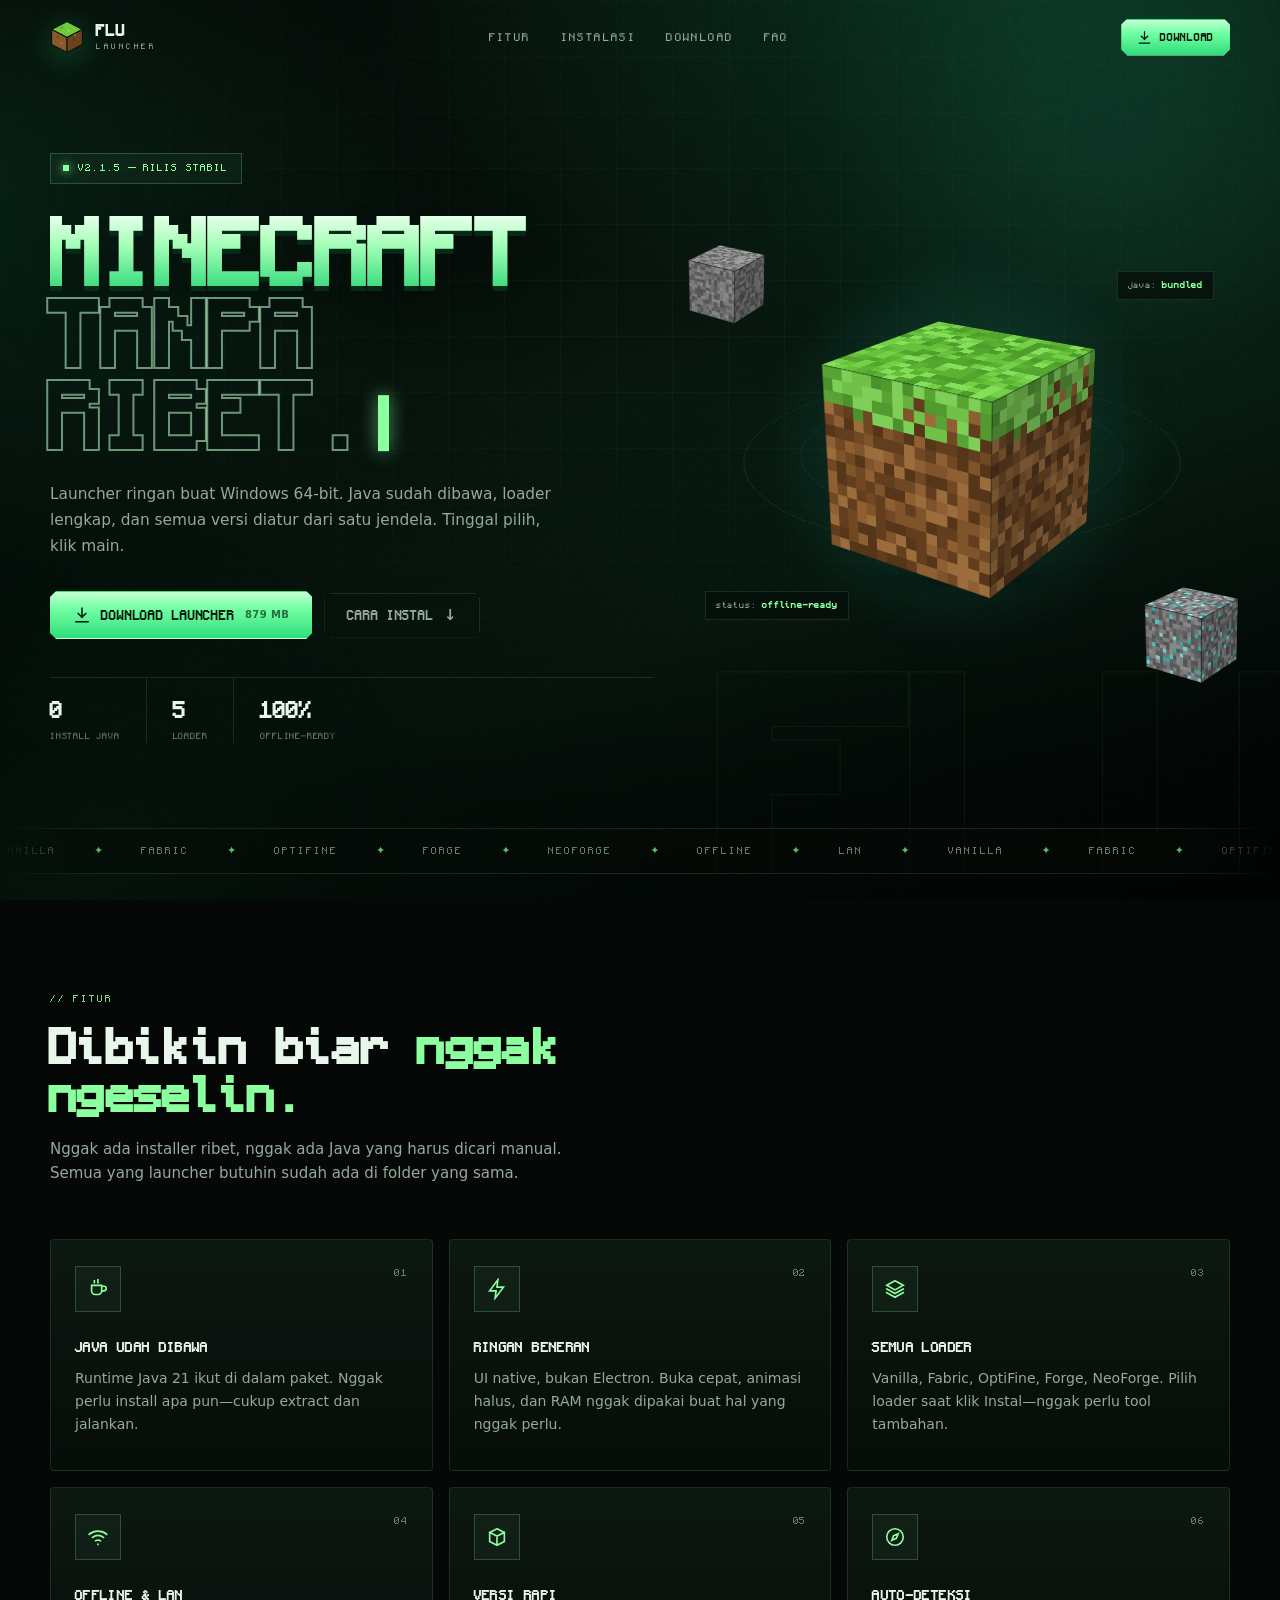
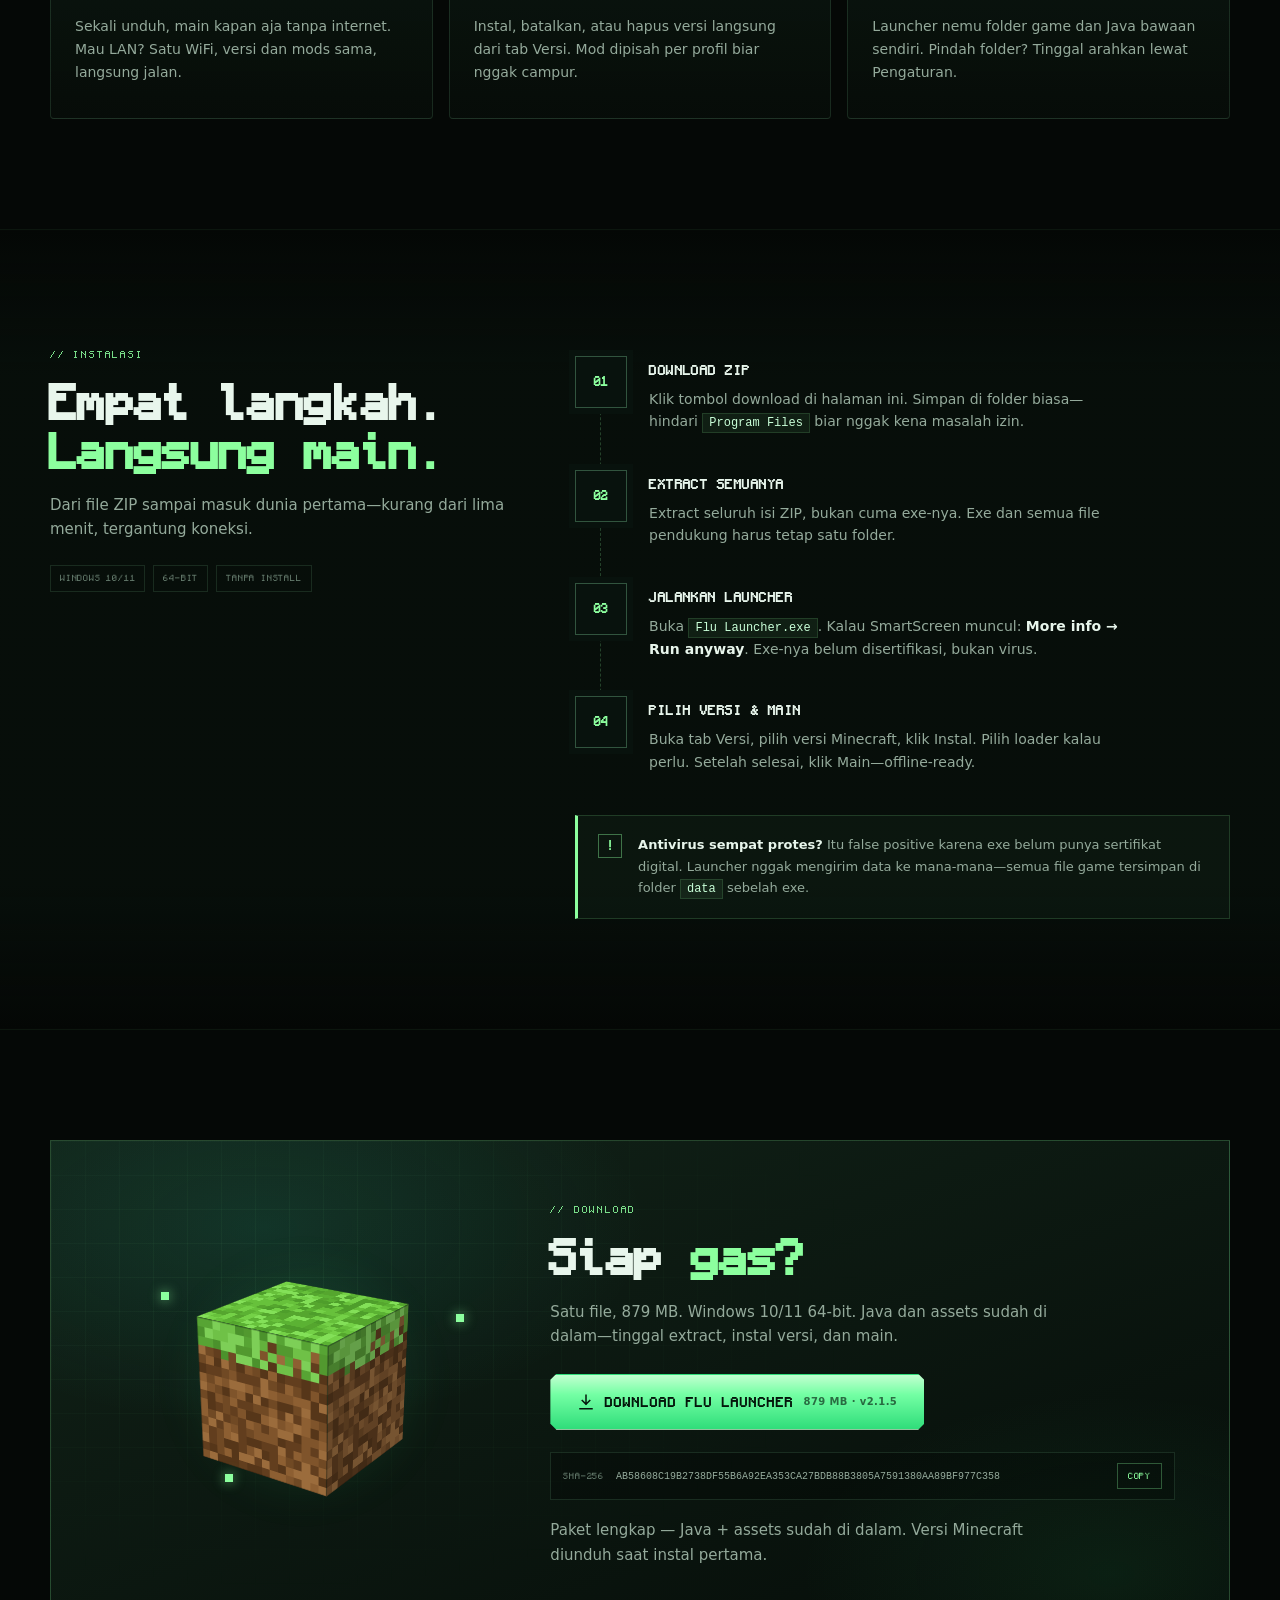
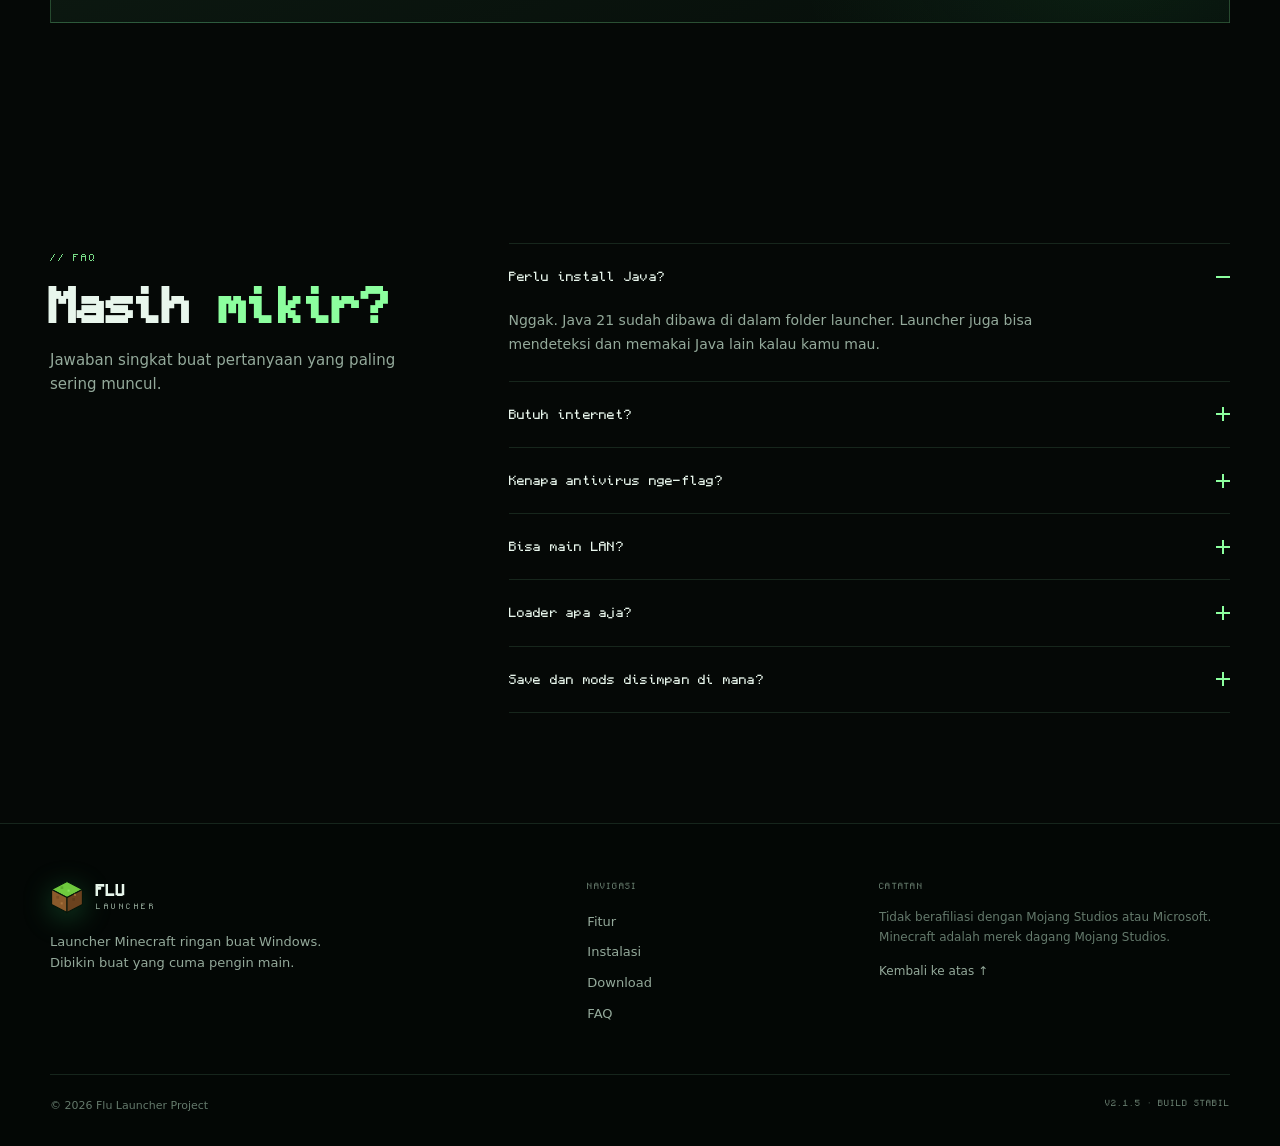
==== commit ab125443: "Add files via upload" ====
--- a/index.html
+++ b/index.html
@@ -7,11 +7,42 @@
   <meta name="theme-color" content="#050806">
   <title>Flu Launcher — Minecraft Tanpa Ribet</title>
   <meta name="description" content="Launcher Minecraft ringan untuk Windows 64-bit. Java sudah dibawa, loader lengkap (Fabric, OptiFine, Forge, NeoForge), bisa offline. Download gratis.">
+  <meta name="robots" content="index, follow, max-image-preview:large, max-snippet:-1">
+  <link rel="canonical" href="https://krekkk.github.io/menkrep-loncer/">
+
   <meta property="og:title" content="Flu Launcher — Minecraft Tanpa Ribet">
   <meta property="og:description" content="Launcher Minecraft ringan. Java sudah dibawa, loader lengkap, offline-ready. Download paket lengkap 879 MB.">
   <meta property="og:type" content="website">
+  <meta property="og:url" content="https://krekkk.github.io/menkrep-loncer/">
+  <meta property="og:site_name" content="Flu Launcher">
+  <meta property="og:locale" content="id_ID">
+
+  <!-- Google Search Console: buka komentarnya dan ganti TOKEN dengan kode dari GSC -->
+  <!-- <meta name="google-site-verification" content="TOKEN"> -->
+
   <link rel="icon" href="favicon.svg" type="image/svg+xml">
   <link rel="stylesheet" href="style.css">
+
+  <script type="application/ld+json">
+  {
+    "@context": "https://schema.org",
+    "@type": "SoftwareApplication",
+    "name": "Flu Launcher",
+    "applicationCategory": "GameApplication",
+    "operatingSystem": "Windows 10, Windows 11",
+    "softwareVersion": "2.1.5",
+    "fileSize": "879MB",
+    "inLanguage": "id",
+    "url": "https://krekkk.github.io/menkrep-loncer/",
+    "downloadUrl": "https://drive.google.com/file/d/1_O7T0TQoGxig6dKVgDkUdUf92RTwyZ5M/view?usp=sharing",
+    "description": "Launcher Minecraft ringan untuk Windows 64-bit. Java sudah dibawa, loader lengkap (Fabric, OptiFine, Forge, NeoForge), bisa offline.",
+    "offers": {
+      "@type": "Offer",
+      "price": "0",
+      "priceCurrency": "IDR"
+    }
+  }
+  </script>
 </head>
 <body>
   <a class="skip" href="#main">Langsung ke konten</a>
--- a/style.css
+++ b/style.css
@@ -6,28 +6,28 @@
 /* ---------- Fonts ---------- */
 @font-face {
   font-family: "Monocraft";
-  src: url("../fonts/Monocraft.ttf") format("truetype");
+  src: url("Monocraft.ttf") format("truetype");
   font-weight: 400;
   font-style: normal;
   font-display: swap;
 }
 @font-face {
   font-family: "Monocraft";
-  src: url("../fonts/Monocraft-Bold.ttf") format("truetype");
+  src: url("Monocraft-Bold.ttf") format("truetype");
   font-weight: 700;
   font-style: normal;
   font-display: swap;
 }
 @font-face {
   font-family: "Monocraft";
-  src: url("../fonts/Monocraft-Black.ttf") format("truetype");
+  src: url("Monocraft-Black.ttf") format("truetype");
   font-weight: 900;
   font-style: normal;
   font-display: swap;
 }
 @font-face {
   font-family: "Press Start 2P";
-  src: url("../fonts/PressStart2P.ttf") format("truetype");
+  src: url("PressStart2P.ttf") format("truetype");
   font-weight: 400;
   font-style: normal;
   font-display: swap;
@@ -184,7 +184,7 @@
 .bg-noise {
   position: absolute;
   inset: 0;
-  background-image: url("../img/noise.png");
+  background-image: url("noise.png");
   background-size: 128px 128px;
   opacity: 0.045;
   mix-blend-mode: overlay;
@@ -630,18 +630,18 @@
 
 .face--top {
   transform: rotateX(90deg) translateZ(calc(var(--s) / 2));
-  background-image: url("../img/grass-top.svg");
+  background-image: url("grass-top.svg");
 }
 
 .face--front {
   transform: translateZ(calc(var(--s) / 2));
-  background-image: url("../img/grass-side.svg");
+  background-image: url("grass-side.svg");
   filter: brightness(0.93) saturate(0.95);
 }
 
 .face--right {
   transform: rotateY(90deg) translateZ(calc(var(--s) / 2));
-  background-image: url("../img/grass-side.svg");
+  background-image: url("grass-side.svg");
   filter: brightness(0.72) saturate(0.88);
 }
 
@@ -673,24 +673,24 @@
   transform: rotateX(-22deg) rotateY(-34deg);
 }
 
-.cube--stone .face--top { background-image: url("../img/stone.svg"); }
+.cube--stone .face--top { background-image: url("stone.svg"); }
 .cube--stone .face--front {
-  background-image: url("../img/stone.svg");
+  background-image: url("stone.svg");
   filter: brightness(0.82);
 }
 .cube--stone .face--right {
-  background-image: url("../img/stone.svg");
+  background-image: url("stone.svg");
   filter: brightness(0.64);
 }
 
 .cube--diamond { --s: 66px; }
-.cube--diamond .face--top { background-image: url("../img/diamond-ore.svg"); }
+.cube--diamond .face--top { background-image: url("diamond-ore.svg"); }
 .cube--diamond .face--front {
-  background-image: url("../img/diamond-ore.svg");
+  background-image: url("diamond-ore.svg");
   filter: brightness(0.84);
 }
 .cube--diamond .face--right {
-  background-image: url("../img/diamond-ore.svg");
+  background-image: url("diamond-ore.svg");
   filter: brightness(0.66);
 }
 
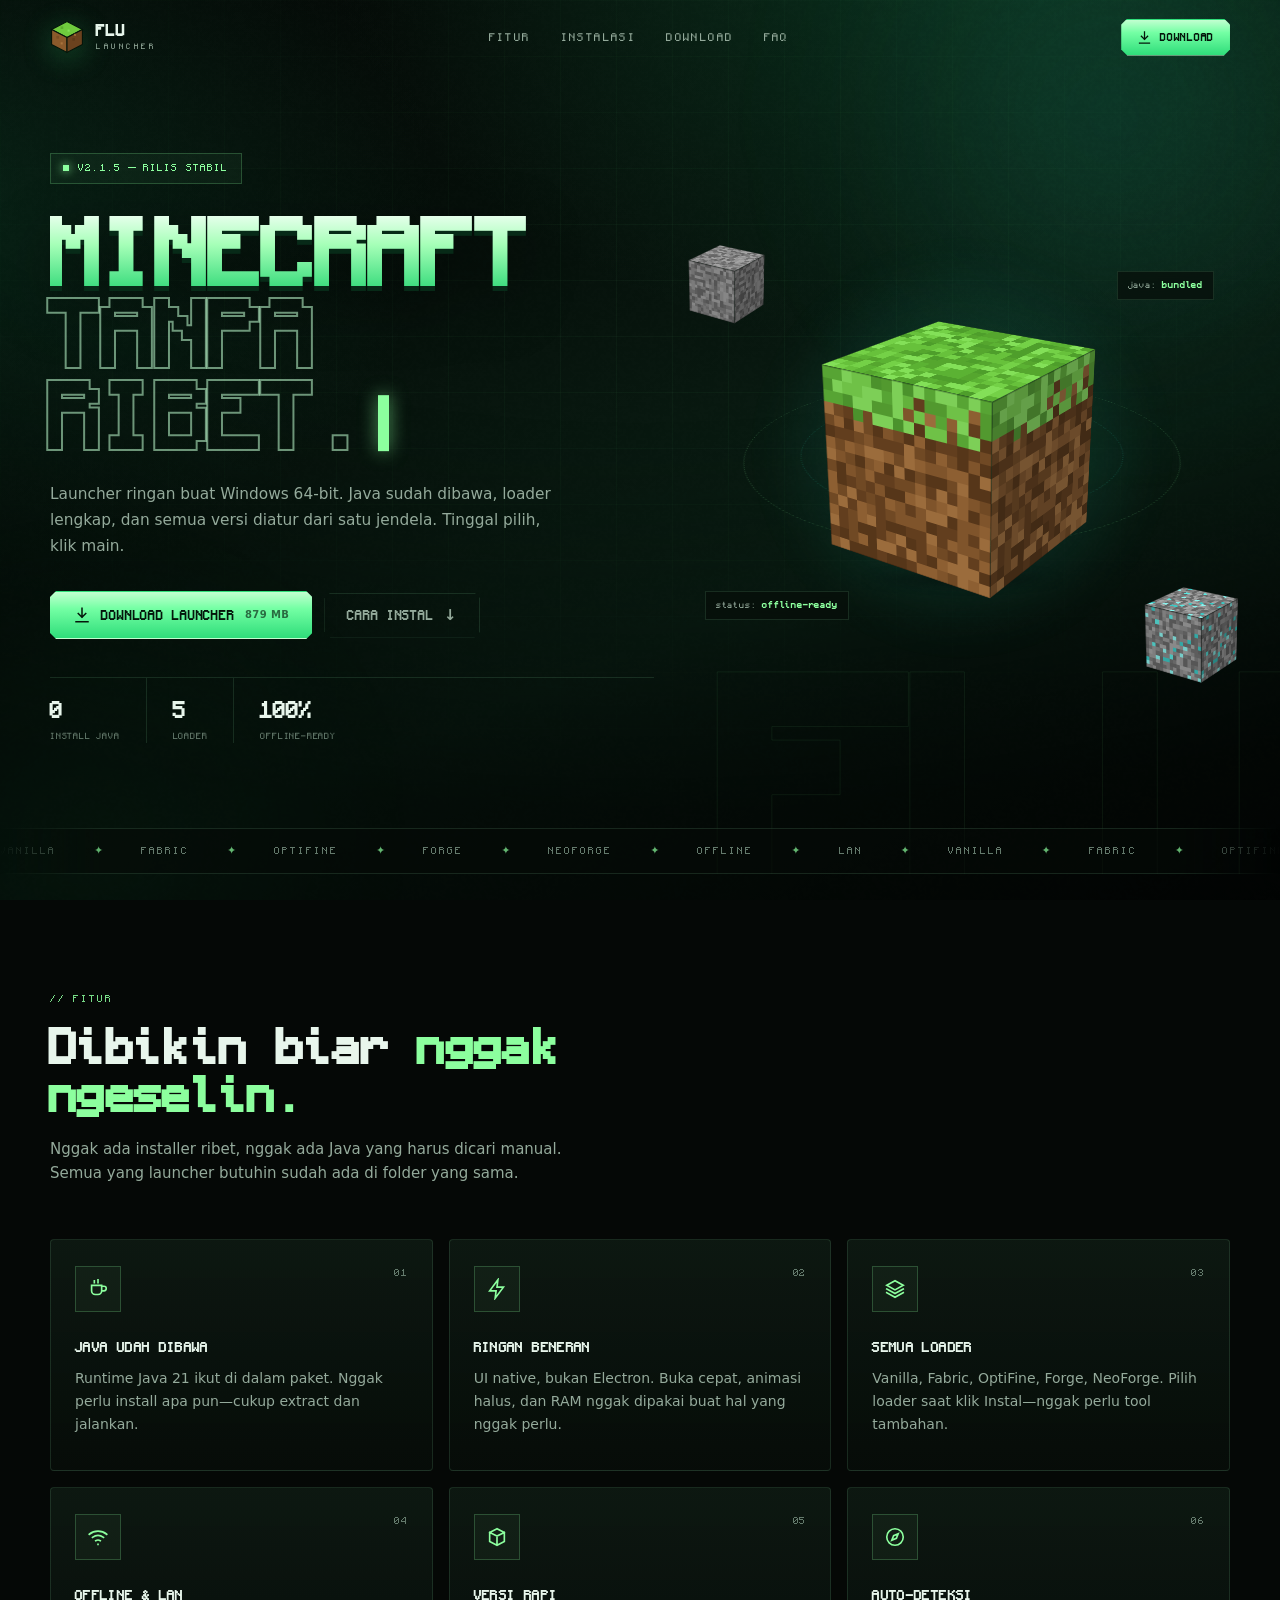
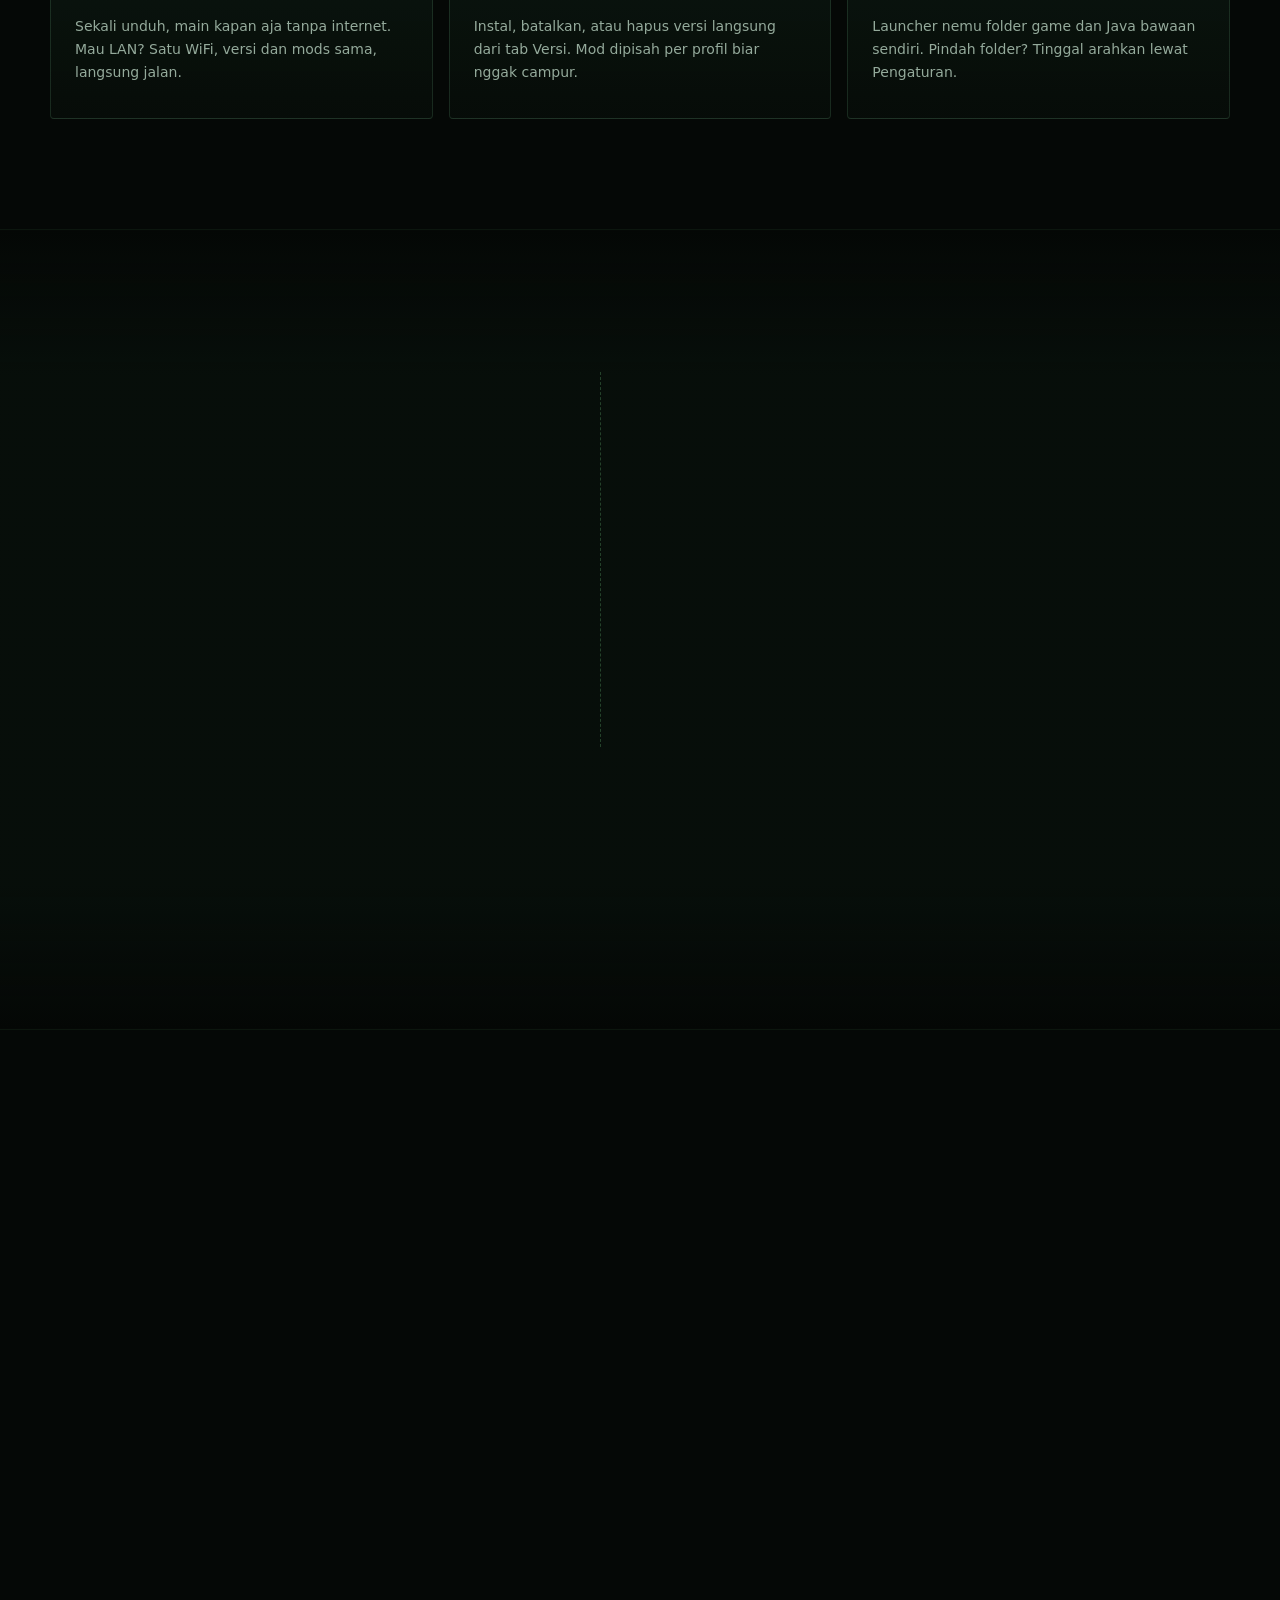
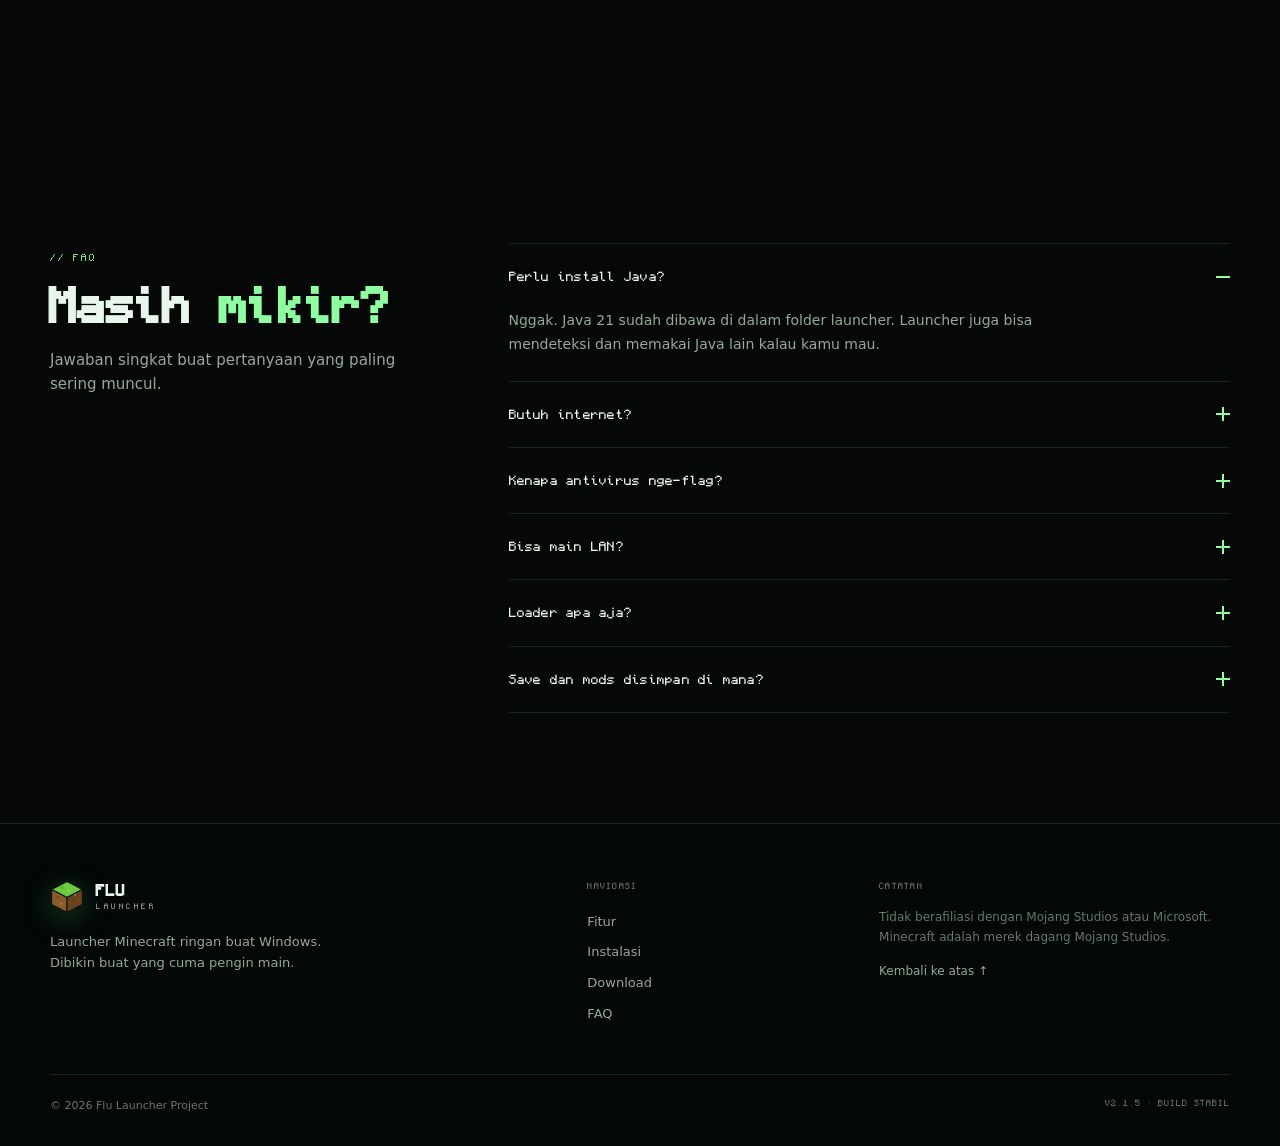
==== commit dcaac2aa: "Add files via upload" ====
--- a/index.html
+++ b/index.html
@@ -8,12 +8,12 @@
   <title>Flu Launcher — Minecraft Tanpa Ribet</title>
   <meta name="description" content="Launcher Minecraft ringan untuk Windows 64-bit. Java sudah dibawa, loader lengkap (Fabric, OptiFine, Forge, NeoForge), bisa offline. Download gratis.">
   <meta name="robots" content="index, follow, max-image-preview:large, max-snippet:-1">
-  <link rel="canonical" href="https://krekkk.github.io/menkrep-loncer/">
+  <link rel="canonical" href="https://krekkk.github.io/flulauncher/">
 
   <meta property="og:title" content="Flu Launcher — Minecraft Tanpa Ribet">
   <meta property="og:description" content="Launcher Minecraft ringan. Java sudah dibawa, loader lengkap, offline-ready. Download paket lengkap 879 MB.">
   <meta property="og:type" content="website">
-  <meta property="og:url" content="https://krekkk.github.io/menkrep-loncer/">
+  <meta property="og:url" content="https://krekkk.github.io/flulauncher/">
   <meta property="og:site_name" content="Flu Launcher">
   <meta property="og:locale" content="id_ID">
 
@@ -33,7 +33,7 @@
     "softwareVersion": "2.1.5",
     "fileSize": "879MB",
     "inLanguage": "id",
-    "url": "https://krekkk.github.io/menkrep-loncer/",
+    "url": "https://krekkk.github.io/flulauncher/",
     "downloadUrl": "https://drive.google.com/file/d/1_O7T0TQoGxig6dKVgDkUdUf92RTwyZ5M/view?usp=sharing",
     "description": "Launcher Minecraft ringan untuk Windows 64-bit. Java sudah dibawa, loader lengkap (Fabric, OptiFine, Forge, NeoForge), bisa offline.",
     "offers": {
